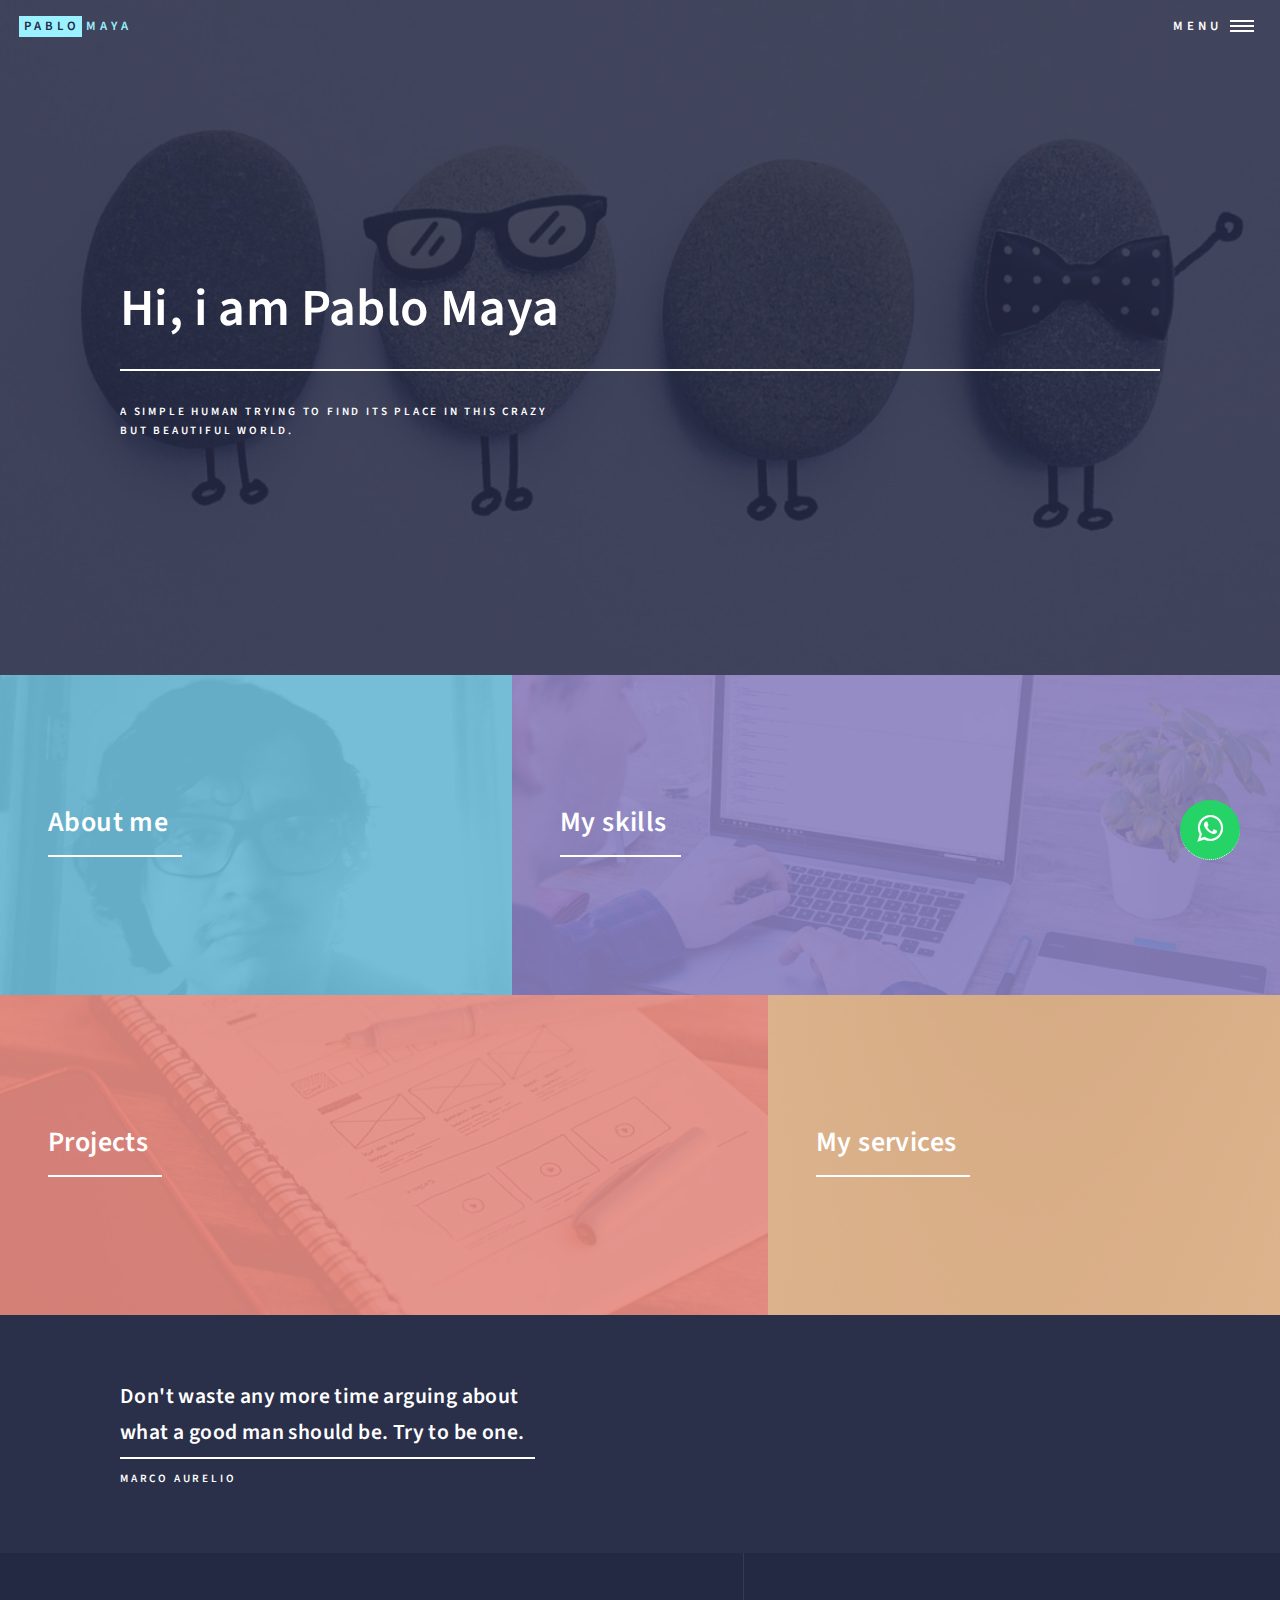
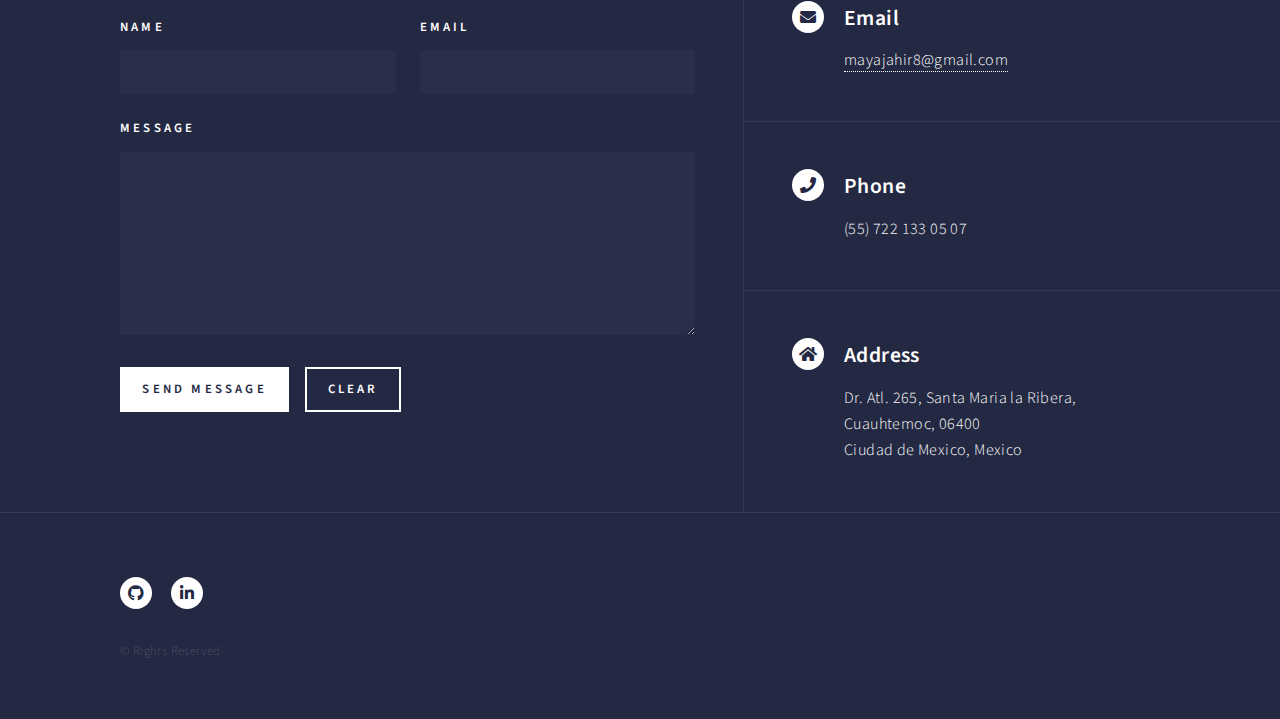
==== index.html @ a3e15bad "Add files via upload" ====
<!DOCTYPE HTML>
<html>
	<head>
		<title>PABLO MAYA</title>
		<meta charset="utf-8" />
		<meta name="viewport" content="width=device-width, initial-scale=1, user-scalable=no" />
		<link rel="stylesheet" href="assets/css/main.css" />
		<link rel="stylesheet" href="assets/css/custom.css" />
		<link rel="stylesheet" href="https://stackpath.bootstrapcdn.com/font-awesome/4.7.0/css/font-awesome.min.css">
		<noscript><link rel="stylesheet" href="assets/css/noscript.css" /></noscript>
	</head>
	<body class="is-preload">

		<!-- Wrapper -->
			<div id="wrapper">

				<!-- Header -->
					<header id="header" class="alt">
						<a href="index.html" class="logo"> <strong>Pablo</strong><span>Maya</span></a>
						<nav>
							<a href="#menu">Menu</a>
						</nav>
					</header>

				<!-- Menu -->
					<nav id="menu">
						<ul class="links">
							<li><a href="index.html">Home</a></li>
							<li><a href="about.html">About me</a></li>
							<li><a href="skills.html">My skills</a></li>
							<li><a href="projects.html">Projects</a></li>
							<li><a href="services.html">My services</a></li>
						</ul>
					</nav>

				<!-- Banner -->
					<section id="banner" class="major">
						<div class="inner">
							<header class="major">
								<h1>Hi, i am Pablo Maya</h1>
							</header>
							<div class="content">
								<p>A simple human trying to find its place in this crazy<br />
								but beautiful world.</p>
							</div>
						</div>
					</section>

				<!-- Main -->
					<div id="main">

						<!-- One -->
							<section id="one" class="tiles">
								<article>
									<span class="image">
										<img src="images/pic01.jpg" alt="" />
									</span>
									<header class="major">
										<h3><a href="about.html" class="link">About me</a></h3>
									</header>
								</article>
								<article>
									<span class="image">
										<img src="images/pic02.jpg" alt="" />
									</span>
									<header class="major">
										<h3><a href="skills.html" class="link">My skills</a></h3>
									</header>
								</article>
								<article>
									<span class="image">
										<img src="images/pic03.jpg" alt="" />
									</span>
									<header class="major">
										<h3><a href="projects.html" class="link">Projects</a></h3>
									</header>
								</article>
								<article>
									<span class="image">
										<img src="images/pic04.jpg" alt="" />
									</span>
									<header class="major">
										<h3><a href="services.html" class="link">My services</a></h3>
									</header>
								</article>
							</section>

						<!-- Two -->
							<section id="two">
								<div class="inner">
									<header class="major">
										<h3>Don't waste any more time arguing about<br>what a good man should be. Try to be one.</h3>
										<p>Marco Aurelio</p>
									</header>								
								</div>
							</section>

					</div>

				<!-- Contact -->
					<section id="contact">
						<div class="inner">
							<section>
								<form method="post" action="#" id="contact_form">
									<div class="fields">
										<div class="field half">
											<label for="name">Name</label>
											<input type="text" name="name" id="name" />
										</div>
										<div class="field half">
											<label for="email">Email</label>
											<input type="text" name="email" id="email" />
										</div>
										<div class="field">
											<label for="message">Message</label>
											<textarea name="message" id="message" rows="6"></textarea>
										</div>
									</div>
									<ul class="actions">
										<li><input type="submit" value="Send Message" class="primary" /></li>
										<li><input type="reset" value="Clear" /></li>
									</ul>
								</form>
							</section>
							<section class="split">
								<section>
									<div class="contact-method">
										<span class="icon solid alt fa-envelope"></span>
										<h3>Email</h3>
										<a href="#">mayajahir8@gmail.com</a>
									</div>
								</section>
								<section>
									<div class="contact-method">
										<span class="icon solid alt fa-phone"></span>
										<h3>Phone</h3>
										<span>(55) 722 133 05 07</span>
									</div>
								</section>
								<section>
									<div class="contact-method">
										<span class="icon solid alt fa-home"></span>
										<h3>Address</h3>
										<span>Dr. Atl. 265, Santa Maria la Ribera,<br />
										Cuauhtemoc, 06400<br />
										Ciudad de Mexico, Mexico</span>
									</div>
								</section>
							</section>
						</div>
					</section>

					<a href="https://wa.me/5217221330507?text=Me%20gustaría%20saber%20el%20precio%20de%20sus%20servicios%20de%20desarrollo" class="whatsapp" target="_blank"> <i class="fa fa-whatsapp whatsapp-icon"></i></a>

				<!-- Footer -->
					<footer id="footer">
						<div class="inner">
							<ul class="icons">
								<li><a href="https://github.com/mandrake182/" class="icon brands alt fa-github"><span class="label">GitHub</span></a></li>
								<li><a href="https://www.linkedin.com/in/pablo-maya-03a34646/" class="icon brands alt fa-linkedin-in"><span class="label">LinkedIn</span></a></li>
							</ul>
							<ul class="copyright">
								<li>&copy; Rights Reserved</li></li>
							</ul>
						</div>
					</footer>

			</div>

		<!-- Scripts -->
			<script src="assets/js/jquery.min.js"></script>
			<script src="assets/js/jquery.scrolly.min.js"></script>
			<script src="assets/js/jquery.scrollex.min.js"></script>
			<script src="assets/js/browser.min.js"></script>
			<script src="assets/js/breakpoints.min.js"></script>
			<script src="assets/js/util.js"></script>
			<script src="assets/js/main.js"></script>
			<script src=" https://smtpjs.com/v3/smtp.js"></script>
			<script>

				$("#contact_form").on("submit", function( event ) {
					Email.send({
						Host : "smtp.elasticemail.com",
						Username : "mayajahir8@gmail.com",
						Password : "36C8290381BD457613B309938105019353A9",
						To : 'mayajahir8@gmail.com',
						From : $("#email").val(),
						Subject : "Request from personal website - " + $("#name").val(),
						Body : $("#message").val()
					}).then(
						message => alert(message)
					);

					event.preventDefault();
				});
			</script>

	</body>
</html>
---- assets/css/main.css ----
@import url(fontawesome-all.min.css);
@import url("https://fonts.googleapis.com/css?family=Source+Sans+Pro:300,300italic,600,600italic");

/*
	Forty by HTML5 UP
	html5up.net | @ajlkn
	Free for personal and commercial use under the CCA 3.0 license (html5up.net/license)
*/

html, body, div, span, applet, object,
iframe, h1, h2, h3, h4, h5, h6, p, blockquote,
pre, a, abbr, acronym, address, big, cite,
code, del, dfn, em, img, ins, kbd, q, s, samp,
small, strike, strong, sub, sup, tt, var, b,
u, i, center, dl, dt, dd, ol, ul, li, fieldset,
form, label, legend, table, caption, tbody,
tfoot, thead, tr, th, td, article, aside,
canvas, details, embed, figure, figcaption,
footer, header, hgroup, menu, nav, output, ruby,
section, summary, time, mark, audio, video {
	margin: 0;
	padding: 0;
	border: 0;
	font-size: 100%;
	font: inherit;
	vertical-align: baseline;}

article, aside, details, figcaption, figure,
footer, header, hgroup, menu, nav, section {
	display: block;}

body {
	line-height: 1;
}

ol, ul {
	list-style: none;
}

blockquote, q {
	quotes: none;
}

	blockquote:before, blockquote:after, q:before, q:after {
		content: '';
		content: none;
	}

table {
	border-collapse: collapse;
	border-spacing: 0;
}

body {
	-webkit-text-size-adjust: none;
}

mark {
	background-color: transparent;
	color: inherit;
}

input::-moz-focus-inner {
	border: 0;
	padding: 0;
}

input, select, textarea {
	-moz-appearance: none;
	-webkit-appearance: none;
	-ms-appearance: none;
	appearance: none;
}

/* Basic */

	@-ms-viewport {
		width: device-width;
	}

	body {
		-ms-overflow-style: scrollbar;
	}

	@media screen and (max-width: 480px) {

		html, body {
			min-width: 320px;
		}

	}

	html {
		box-sizing: border-box;
	}

	*, *:before, *:after {
		box-sizing: inherit;
	}

	body {
		background: #242943;
	}

		body.is-preload *, body.is-preload *:before, body.is-preload *:after {
			-moz-animation: none !important;
			-webkit-animation: none !important;
			-ms-animation: none !important;
			animation: none !important;
			-moz-transition: none !important;
			-webkit-transition: none !important;
			-ms-transition: none !important;
			transition: none !important;
		}

/* Type */

	body, input, select, textarea {
		color: #ffffff;
		font-family: "Source Sans Pro", Helvetica, sans-serif;
		font-size: 17pt;
		font-weight: 300;
		letter-spacing: 0.025em;
		line-height: 1.65;
	}

		@media screen and (max-width: 1680px) {

			body, input, select, textarea {
				font-size: 14pt;
			}

		}

		@media screen and (max-width: 1280px) {

			body, input, select, textarea {
				font-size: 12pt;
			}

		}

		@media screen and (max-width: 360px) {

			body, input, select, textarea {
				font-size: 11pt;
			}

		}

	a {
		-moz-transition: color 0.2s ease-in-out, border-bottom-color 0.2s ease-in-out;
		-webkit-transition: color 0.2s ease-in-out, border-bottom-color 0.2s ease-in-out;
		-ms-transition: color 0.2s ease-in-out, border-bottom-color 0.2s ease-in-out;
		transition: color 0.2s ease-in-out, border-bottom-color 0.2s ease-in-out;
		border-bottom: dotted 1px;
		color: inherit;
		text-decoration: none;
	}

		a:hover {
			border-bottom-color: transparent;
			color: #9bf1ff !important;
		}

		a:active {
			color: #53e3fb !important;
		}

	strong, b {
		color: #ffffff;
		font-weight: 600;
	}

	em, i {
		font-style: italic;
	}

	p {
		margin: 0 0 2em 0;
	}

	h1, h2, h3, h4, h5, h6 {
		color: #ffffff;
		font-weight: 600;
		line-height: 1.65;
		margin: 0 0 1em 0;
	}

		h1 a, h2 a, h3 a, h4 a, h5 a, h6 a {
			color: inherit;
			border-bottom: 0;
		}

	h1 {
		font-size: 2.5em;
	}

	h2 {
		font-size: 1.75em;
	}

	h3 {
		font-size: 1.35em;
	}

	h4 {
		font-size: 1.1em;
	}

	h5 {
		font-size: 0.9em;
	}

	h6 {
		font-size: 0.7em;
	}

	@media screen and (max-width: 736px) {

		h1 {
			font-size: 2em;
		}

		h2 {
			font-size: 1.5em;
		}

		h3 {
			font-size: 1.25em;
		}

	}

	sub {
		font-size: 0.8em;
		position: relative;
		top: 0.5em;
	}

	sup {
		font-size: 0.8em;
		position: relative;
		top: -0.5em;
	}

	blockquote {
		border-left: solid 4px rgba(212, 212, 255, 0.1);
		font-style: italic;
		margin: 0 0 2em 0;
		padding: 0.5em 0 0.5em 2em;
	}

	code {
		background: rgba(212, 212, 255, 0.035);
		font-family: "Courier New", monospace;
		font-size: 0.9em;
		margin: 0 0.25em;
		padding: 0.25em 0.65em;
	}

	pre {
		-webkit-overflow-scrolling: touch;
		font-family: "Courier New", monospace;
		font-size: 0.9em;
		margin: 0 0 2em 0;
	}

		pre code {
			display: block;
			line-height: 1.75;
			padding: 1em 1.5em;
			overflow-x: auto;
		}

	hr {
		border: 0;
		border-bottom: solid 1px rgba(212, 212, 255, 0.1);
		margin: 2em 0;
	}

		hr.major {
			margin: 3em 0;
		}

	.align-left {
		text-align: left;
	}

	.align-center {
		text-align: center;
	}

	.align-right {
		text-align: right;
	}

/* Row */

	.row {
		display: flex;
		flex-wrap: wrap;
		box-sizing: border-box;
		align-items: stretch;
	}

		.row > * {
			box-sizing: border-box;
		}

		.row.gtr-uniform > * > :last-child {
			margin-bottom: 0;
		}

		.row.aln-left {
			justify-content: flex-start;
		}

		.row.aln-center {
			justify-content: center;
		}

		.row.aln-right {
			justify-content: flex-end;
		}

		.row.aln-top {
			align-items: flex-start;
		}

		.row.aln-middle {
			align-items: center;
		}

		.row.aln-bottom {
			align-items: flex-end;
		}

		.row > .imp {
			order: -1;
		}

		.row > .col-1 {
			width: 8.33333%;
		}

		.row > .off-1 {
			margin-left: 8.33333%;
		}

		.row > .col-2 {
			width: 16.66667%;
		}

		.row > .off-2 {
			margin-left: 16.66667%;
		}

		.row > .col-3 {
			width: 25%;
		}

		.row > .off-3 {
			margin-left: 25%;
		}

		.row > .col-4 {
			width: 33.33333%;
		}

		.row > .off-4 {
			margin-left: 33.33333%;
		}

		.row > .col-5 {
			width: 41.66667%;
		}

		.row > .off-5 {
			margin-left: 41.66667%;
		}

		.row > .col-6 {
			width: 50%;
		}

		.row > .off-6 {
			margin-left: 50%;
		}

		.row > .col-7 {
			width: 58.33333%;
		}

		.row > .off-7 {
			margin-left: 58.33333%;
		}

		.row > .col-8 {
			width: 66.66667%;
		}

		.row > .off-8 {
			margin-left: 66.66667%;
		}

		.row > .col-9 {
			width: 75%;
		}

		.row > .off-9 {
			margin-left: 75%;
		}

		.row > .col-10 {
			width: 83.33333%;
		}

		.row > .off-10 {
			margin-left: 83.33333%;
		}

		.row > .col-11 {
			width: 91.66667%;
		}

		.row > .off-11 {
			margin-left: 91.66667%;
		}

		.row > .col-12 {
			width: 100%;
		}

		.row > .off-12 {
			margin-left: 100%;
		}

		.row.gtr-0 {
			margin-top: 0;
			margin-left: 0em;
		}

			.row.gtr-0 > * {
				padding: 0 0 0 0em;
			}

			.row.gtr-0.gtr-uniform {
				margin-top: 0em;
			}

				.row.gtr-0.gtr-uniform > * {
					padding-top: 0em;
				}

		.row.gtr-25 {
			margin-top: 0;
			margin-left: -0.5em;
		}

			.row.gtr-25 > * {
				padding: 0 0 0 0.5em;
			}

			.row.gtr-25.gtr-uniform {
				margin-top: -0.5em;
			}

				.row.gtr-25.gtr-uniform > * {
					padding-top: 0.5em;
				}

		.row.gtr-50 {
			margin-top: 0;
			margin-left: -1em;
		}

			.row.gtr-50 > * {
				padding: 0 0 0 1em;
			}

			.row.gtr-50.gtr-uniform {
				margin-top: -1em;
			}

				.row.gtr-50.gtr-uniform > * {
					padding-top: 1em;
				}

		.row {
			margin-top: 0;
			margin-left: -2em;
		}

			.row > * {
				padding: 0 0 0 2em;
			}

			.row.gtr-uniform {
				margin-top: -2em;
			}

				.row.gtr-uniform > * {
					padding-top: 2em;
				}

		.row.gtr-150 {
			margin-top: 0;
			margin-left: -3em;
		}

			.row.gtr-150 > * {
				padding: 0 0 0 3em;
			}

			.row.gtr-150.gtr-uniform {
				margin-top: -3em;
			}

				.row.gtr-150.gtr-uniform > * {
					padding-top: 3em;
				}

		.row.gtr-200 {
			margin-top: 0;
			margin-left: -4em;
		}

			.row.gtr-200 > * {
				padding: 0 0 0 4em;
			}

			.row.gtr-200.gtr-uniform {
				margin-top: -4em;
			}

				.row.gtr-200.gtr-uniform > * {
					padding-top: 4em;
				}

		@media screen and (max-width: 1680px) {

			.row {
				display: flex;
				flex-wrap: wrap;
				box-sizing: border-box;
				align-items: stretch;
			}

				.row > * {
					box-sizing: border-box;
				}

				.row.gtr-uniform > * > :last-child {
					margin-bottom: 0;
				}

				.row.aln-left {
					justify-content: flex-start;
				}

				.row.aln-center {
					justify-content: center;
				}

				.row.aln-right {
					justify-content: flex-end;
				}

				.row.aln-top {
					align-items: flex-start;
				}

				.row.aln-middle {
					align-items: center;
				}

				.row.aln-bottom {
					align-items: flex-end;
				}

				.row > .imp-xlarge {
					order: -1;
				}

				.row > .col-1-xlarge {
					width: 8.33333%;
				}

				.row > .off-1-xlarge {
					margin-left: 8.33333%;
				}

				.row > .col-2-xlarge {
					width: 16.66667%;
				}

				.row > .off-2-xlarge {
					margin-left: 16.66667%;
				}

				.row > .col-3-xlarge {
					width: 25%;
				}

				.row > .off-3-xlarge {
					margin-left: 25%;
				}

				.row > .col-4-xlarge {
					width: 33.33333%;
				}

				.row > .off-4-xlarge {
					margin-left: 33.33333%;
				}

				.row > .col-5-xlarge {
					width: 41.66667%;
				}

				.row > .off-5-xlarge {
					margin-left: 41.66667%;
				}

				.row > .col-6-xlarge {
					width: 50%;
				}

				.row > .off-6-xlarge {
					margin-left: 50%;
				}

				.row > .col-7-xlarge {
					width: 58.33333%;
				}

				.row > .off-7-xlarge {
					margin-left: 58.33333%;
				}

				.row > .col-8-xlarge {
					width: 66.66667%;
				}

				.row > .off-8-xlarge {
					margin-left: 66.66667%;
				}

				.row > .col-9-xlarge {
					width: 75%;
				}

				.row > .off-9-xlarge {
					margin-left: 75%;
				}

				.row > .col-10-xlarge {
					width: 83.33333%;
				}

				.row > .off-10-xlarge {
					margin-left: 83.33333%;
				}

				.row > .col-11-xlarge {
					width: 91.66667%;
				}

				.row > .off-11-xlarge {
					margin-left: 91.66667%;
				}

				.row > .col-12-xlarge {
					width: 100%;
				}

				.row > .off-12-xlarge {
					margin-left: 100%;
				}

				.row.gtr-0 {
					margin-top: 0;
					margin-left: 0em;
				}

					.row.gtr-0 > * {
						padding: 0 0 0 0em;
					}

					.row.gtr-0.gtr-uniform {
						margin-top: 0em;
					}

						.row.gtr-0.gtr-uniform > * {
							padding-top: 0em;
						}

				.row.gtr-25 {
					margin-top: 0;
					margin-left: -0.5em;
				}

					.row.gtr-25 > * {
						padding: 0 0 0 0.5em;
					}

					.row.gtr-25.gtr-uniform {
						margin-top: -0.5em;
					}

						.row.gtr-25.gtr-uniform > * {
							padding-top: 0.5em;
						}

				.row.gtr-50 {
					margin-top: 0;
					margin-left: -1em;
				}

					.row.gtr-50 > * {
						padding: 0 0 0 1em;
					}

					.row.gtr-50.gtr-uniform {
						margin-top: -1em;
					}

						.row.gtr-50.gtr-uniform > * {
							padding-top: 1em;
						}

				.row {
					margin-top: 0;
					margin-left: -2em;
				}

					.row > * {
						padding: 0 0 0 2em;
					}

					.row.gtr-uniform {
						margin-top: -2em;
					}

						.row.gtr-uniform > * {
							padding-top: 2em;
						}

				.row.gtr-150 {
					margin-top: 0;
					margin-left: -3em;
				}

					.row.gtr-150 > * {
						padding: 0 0 0 3em;
					}

					.row.gtr-150.gtr-uniform {
						margin-top: -3em;
					}

						.row.gtr-150.gtr-uniform > * {
							padding-top: 3em;
						}

				.row.gtr-200 {
					margin-top: 0;
					margin-left: -4em;
				}

					.row.gtr-200 > * {
						padding: 0 0 0 4em;
					}

					.row.gtr-200.gtr-uniform {
						margin-top: -4em;
					}

						.row.gtr-200.gtr-uniform > * {
							padding-top: 4em;
						}

		}

		@media screen and (max-width: 1280px) {

			.row {
				display: flex;
				flex-wrap: wrap;
				box-sizing: border-box;
				align-items: stretch;
			}

				.row > * {
					box-sizing: border-box;
				}

				.row.gtr-uniform > * > :last-child {
					margin-bottom: 0;
				}

				.row.aln-left {
					justify-content: flex-start;
				}

				.row.aln-center {
					justify-content: center;
				}

				.row.aln-right {
					justify-content: flex-end;
				}

				.row.aln-top {
					align-items: flex-start;
				}

				.row.aln-middle {
					align-items: center;
				}

				.row.aln-bottom {
					align-items: flex-end;
				}

				.row > .imp-large {
					order: -1;
				}

				.row > .col-1-large {
					width: 8.33333%;
				}

				.row > .off-1-large {
					margin-left: 8.33333%;
				}

				.row > .col-2-large {
					width: 16.66667%;
				}

				.row > .off-2-large {
					margin-left: 16.66667%;
				}

				.row > .col-3-large {
					width: 25%;
				}

				.row > .off-3-large {
					margin-left: 25%;
				}

				.row > .col-4-large {
					width: 33.33333%;
				}

				.row > .off-4-large {
					margin-left: 33.33333%;
				}

				.row > .col-5-large {
					width: 41.66667%;
				}

				.row > .off-5-large {
					margin-left: 41.66667%;
				}

				.row > .col-6-large {
					width: 50%;
				}

				.row > .off-6-large {
					margin-left: 50%;
				}

				.row > .col-7-large {
					width: 58.33333%;
				}

				.row > .off-7-large {
					margin-left: 58.33333%;
				}

				.row > .col-8-large {
					width: 66.66667%;
				}

				.row > .off-8-large {
					margin-left: 66.66667%;
				}

				.row > .col-9-large {
					width: 75%;
				}

				.row > .off-9-large {
					margin-left: 75%;
				}

				.row > .col-10-large {
					width: 83.33333%;
				}

				.row > .off-10-large {
					margin-left: 83.33333%;
				}

				.row > .col-11-large {
					width: 91.66667%;
				}

				.row > .off-11-large {
					margin-left: 91.66667%;
				}

				.row > .col-12-large {
					width: 100%;
				}

				.row > .off-12-large {
					margin-left: 100%;
				}

				.row.gtr-0 {
					margin-top: 0;
					margin-left: 0em;
				}

					.row.gtr-0 > * {
						padding: 0 0 0 0em;
					}

					.row.gtr-0.gtr-uniform {
						margin-top: 0em;
					}

						.row.gtr-0.gtr-uniform > * {
							padding-top: 0em;
						}

				.row.gtr-25 {
					margin-top: 0;
					margin-left: -0.375em;
				}

					.row.gtr-25 > * {
						padding: 0 0 0 0.375em;
					}

					.row.gtr-25.gtr-uniform {
						margin-top: -0.375em;
					}

						.row.gtr-25.gtr-uniform > * {
							padding-top: 0.375em;
						}

				.row.gtr-50 {
					margin-top: 0;
					margin-left: -0.75em;
				}

					.row.gtr-50 > * {
						padding: 0 0 0 0.75em;
					}

					.row.gtr-50.gtr-uniform {
						margin-top: -0.75em;
					}

						.row.gtr-50.gtr-uniform > * {
							padding-top: 0.75em;
						}

				.row {
					margin-top: 0;
					margin-left: -1.5em;
				}

					.row > * {
						padding: 0 0 0 1.5em;
					}

					.row.gtr-uniform {
						margin-top: -1.5em;
					}

						.row.gtr-uniform > * {
							padding-top: 1.5em;
						}

				.row.gtr-150 {
					margin-top: 0;
					margin-left: -2.25em;
				}

					.row.gtr-150 > * {
						padding: 0 0 0 2.25em;
					}

					.row.gtr-150.gtr-uniform {
						margin-top: -2.25em;
					}

						.row.gtr-150.gtr-uniform > * {
							padding-top: 2.25em;
						}

				.row.gtr-200 {
					margin-top: 0;
					margin-left: -3em;
				}

					.row.gtr-200 > * {
						padding: 0 0 0 3em;
					}

					.row.gtr-200.gtr-uniform {
						margin-top: -3em;
					}

						.row.gtr-200.gtr-uniform > * {
							padding-top: 3em;
						}

		}

		@media screen and (max-width: 980px) {

			.row {
				display: flex;
				flex-wrap: wrap;
				box-sizing: border-box;
				align-items: stretch;
			}

				.row > * {
					box-sizing: border-box;
				}

				.row.gtr-uniform > * > :last-child {
					margin-bottom: 0;
				}

				.row.aln-left {
					justify-content: flex-start;
				}

				.row.aln-center {
					justify-content: center;
				}

				.row.aln-right {
					justify-content: flex-end;
				}

				.row.aln-top {
					align-items: flex-start;
				}

				.row.aln-middle {
					align-items: center;
				}

				.row.aln-bottom {
					align-items: flex-end;
				}

				.row > .imp-medium {
					order: -1;
				}

				.row > .col-1-medium {
					width: 8.33333%;
				}

				.row > .off-1-medium {
					margin-left: 8.33333%;
				}

				.row > .col-2-medium {
					width: 16.66667%;
				}

				.row > .off-2-medium {
					margin-left: 16.66667%;
				}

				.row > .col-3-medium {
					width: 25%;
				}

				.row > .off-3-medium {
					margin-left: 25%;
				}

				.row > .col-4-medium {
					width: 33.33333%;
				}

				.row > .off-4-medium {
					margin-left: 33.33333%;
				}

				.row > .col-5-medium {
					width: 41.66667%;
				}

				.row > .off-5-medium {
					margin-left: 41.66667%;
				}

				.row > .col-6-medium {
					width: 50%;
				}

				.row > .off-6-medium {
					margin-left: 50%;
				}

				.row > .col-7-medium {
					width: 58.33333%;
				}

				.row > .off-7-medium {
					margin-left: 58.33333%;
				}

				.row > .col-8-medium {
					width: 66.66667%;
				}

				.row > .off-8-medium {
					margin-left: 66.66667%;
				}

				.row > .col-9-medium {
					width: 75%;
				}

				.row > .off-9-medium {
					margin-left: 75%;
				}

				.row > .col-10-medium {
					width: 83.33333%;
				}

				.row > .off-10-medium {
					margin-left: 83.33333%;
				}

				.row > .col-11-medium {
					width: 91.66667%;
				}

				.row > .off-11-medium {
					margin-left: 91.66667%;
				}

				.row > .col-12-medium {
					width: 100%;
				}

				.row > .off-12-medium {
					margin-left: 100%;
				}

				.row.gtr-0 {
					margin-top: 0;
					margin-left: 0em;
				}

					.row.gtr-0 > * {
						padding: 0 0 0 0em;
					}

					.row.gtr-0.gtr-uniform {
						margin-top: 0em;
					}

						.row.gtr-0.gtr-uniform > * {
							padding-top: 0em;
						}

				.row.gtr-25 {
					margin-top: 0;
					margin-left: -0.375em;
				}

					.row.gtr-25 > * {
						padding: 0 0 0 0.375em;
					}

					.row.gtr-25.gtr-uniform {
						margin-top: -0.375em;
					}

						.row.gtr-25.gtr-uniform > * {
							padding-top: 0.375em;
						}

				.row.gtr-50 {
					margin-top: 0;
					margin-left: -0.75em;
				}

					.row.gtr-50 > * {
						padding: 0 0 0 0.75em;
					}

					.row.gtr-50.gtr-uniform {
						margin-top: -0.75em;
					}

						.row.gtr-50.gtr-uniform > * {
							padding-top: 0.75em;
						}

				.row {
					margin-top: 0;
					margin-left: -1.5em;
				}

					.row > * {
						padding: 0 0 0 1.5em;
					}

					.row.gtr-uniform {
						margin-top: -1.5em;
					}

						.row.gtr-uniform > * {
							padding-top: 1.5em;
						}

				.row.gtr-150 {
					margin-top: 0;
					margin-left: -2.25em;
				}

					.row.gtr-150 > * {
						padding: 0 0 0 2.25em;
					}

					.row.gtr-150.gtr-uniform {
						margin-top: -2.25em;
					}

						.row.gtr-150.gtr-uniform > * {
							padding-top: 2.25em;
						}

				.row.gtr-200 {
					margin-top: 0;
					margin-left: -3em;
				}

					.row.gtr-200 > * {
						padding: 0 0 0 3em;
					}

					.row.gtr-200.gtr-uniform {
						margin-top: -3em;
					}

						.row.gtr-200.gtr-uniform > * {
							padding-top: 3em;
						}

		}

		@media screen and (max-width: 736px) {

			.row {
				display: flex;
				flex-wrap: wrap;
				box-sizing: border-box;
				align-items: stretch;
			}

				.row > * {
					box-sizing: border-box;
				}

				.row.gtr-uniform > * > :last-child {
					margin-bottom: 0;
				}

				.row.aln-left {
					justify-content: flex-start;
				}

				.row.aln-center {
					justify-content: center;
				}

				.row.aln-right {
					justify-content: flex-end;
				}

				.row.aln-top {
					align-items: flex-start;
				}

				.row.aln-middle {
					align-items: center;
				}

				.row.aln-bottom {
					align-items: flex-end;
				}

				.row > .imp-small {
					order: -1;
				}

				.row > .col-1-small {
					width: 8.33333%;
				}

				.row > .off-1-small {
					margin-left: 8.33333%;
				}

				.row > .col-2-small {
					width: 16.66667%;
				}

				.row > .off-2-small {
					margin-left: 16.66667%;
				}

				.row > .col-3-small {
					width: 25%;
				}

				.row > .off-3-small {
					margin-left: 25%;
				}

				.row > .col-4-small {
					width: 33.33333%;
				}

				.row > .off-4-small {
					margin-left: 33.33333%;
				}

				.row > .col-5-small {
					width: 41.66667%;
				}

				.row > .off-5-small {
					margin-left: 41.66667%;
				}

				.row > .col-6-small {
					width: 50%;
				}

				.row > .off-6-small {
					margin-left: 50%;
				}

				.row > .col-7-small {
					width: 58.33333%;
				}

				.row > .off-7-small {
					margin-left: 58.33333%;
				}

				.row > .col-8-small {
					width: 66.66667%;
				}

				.row > .off-8-small {
					margin-left: 66.66667%;
				}

				.row > .col-9-small {
					width: 75%;
				}

				.row > .off-9-small {
					margin-left: 75%;
				}

				.row > .col-10-small {
					width: 83.33333%;
				}

				.row > .off-10-small {
					margin-left: 83.33333%;
				}

				.row > .col-11-small {
					width: 91.66667%;
				}

				.row > .off-11-small {
					margin-left: 91.66667%;
				}

				.row > .col-12-small {
					width: 100%;
				}

				.row > .off-12-small {
					margin-left: 100%;
				}

				.row.gtr-0 {
					margin-top: 0;
					margin-left: 0em;
				}

					.row.gtr-0 > * {
						padding: 0 0 0 0em;
					}

					.row.gtr-0.gtr-uniform {
						margin-top: 0em;
					}

						.row.gtr-0.gtr-uniform > * {
							padding-top: 0em;
						}

				.row.gtr-25 {
					margin-top: 0;
					margin-left: -0.3125em;
				}

					.row.gtr-25 > * {
						padding: 0 0 0 0.3125em;
					}

					.row.gtr-25.gtr-uniform {
						margin-top: -0.3125em;
					}

						.row.gtr-25.gtr-uniform > * {
							padding-top: 0.3125em;
						}

				.row.gtr-50 {
					margin-top: 0;
					margin-left: -0.625em;
				}

					.row.gtr-50 > * {
						padding: 0 0 0 0.625em;
					}

					.row.gtr-50.gtr-uniform {
						margin-top: -0.625em;
					}

						.row.gtr-50.gtr-uniform > * {
							padding-top: 0.625em;
						}

				.row {
					margin-top: 0;
					margin-left: -1.25em;
				}

					.row > * {
						padding: 0 0 0 1.25em;
					}

					.row.gtr-uniform {
						margin-top: -1.25em;
					}

						.row.gtr-uniform > * {
							padding-top: 1.25em;
						}

				.row.gtr-150 {
					margin-top: 0;
					margin-left: -1.875em;
				}

					.row.gtr-150 > * {
						padding: 0 0 0 1.875em;
					}

					.row.gtr-150.gtr-uniform {
						margin-top: -1.875em;
					}

						.row.gtr-150.gtr-uniform > * {
							padding-top: 1.875em;
						}

				.row.gtr-200 {
					margin-top: 0;
					margin-left: -2.5em;
				}

					.row.gtr-200 > * {
						padding: 0 0 0 2.5em;
					}

					.row.gtr-200.gtr-uniform {
						margin-top: -2.5em;
					}

						.row.gtr-200.gtr-uniform > * {
							padding-top: 2.5em;
						}

		}

		@media screen and (max-width: 480px) {

			.row {
				display: flex;
				flex-wrap: wrap;
				box-sizing: border-box;
				align-items: stretch;
			}

				.row > * {
					box-sizing: border-box;
				}

				.row.gtr-uniform > * > :last-child {
					margin-bottom: 0;
				}

				.row.aln-left {
					justify-content: flex-start;
				}

				.row.aln-center {
					justify-content: center;
				}

				.row.aln-right {
					justify-content: flex-end;
				}

				.row.aln-top {
					align-items: flex-start;
				}

				.row.aln-middle {
					align-items: center;
				}

				.row.aln-bottom {
					align-items: flex-end;
				}

				.row > .imp-xsmall {
					order: -1;
				}

				.row > .col-1-xsmall {
					width: 8.33333%;
				}

				.row > .off-1-xsmall {
					margin-left: 8.33333%;
				}

				.row > .col-2-xsmall {
					width: 16.66667%;
				}

				.row > .off-2-xsmall {
					margin-left: 16.66667%;
				}

				.row > .col-3-xsmall {
					width: 25%;
				}

				.row > .off-3-xsmall {
					margin-left: 25%;
				}

				.row > .col-4-xsmall {
					width: 33.33333%;
				}

				.row > .off-4-xsmall {
					margin-left: 33.33333%;
				}

				.row > .col-5-xsmall {
					width: 41.66667%;
				}

				.row > .off-5-xsmall {
					margin-left: 41.66667%;
				}

				.row > .col-6-xsmall {
					width: 50%;
				}

				.row > .off-6-xsmall {
					margin-left: 50%;
				}

				.row > .col-7-xsmall {
					width: 58.33333%;
				}

				.row > .off-7-xsmall {
					margin-left: 58.33333%;
				}

				.row > .col-8-xsmall {
					width: 66.66667%;
				}

				.row > .off-8-xsmall {
					margin-left: 66.66667%;
				}

				.row > .col-9-xsmall {
					width: 75%;
				}

				.row > .off-9-xsmall {
					margin-left: 75%;
				}

				.row > .col-10-xsmall {
					width: 83.33333%;
				}

				.row > .off-10-xsmall {
					margin-left: 83.33333%;
				}

				.row > .col-11-xsmall {
					width: 91.66667%;
				}

				.row > .off-11-xsmall {
					margin-left: 91.66667%;
				}

				.row > .col-12-xsmall {
					width: 100%;
				}

				.row > .off-12-xsmall {
					margin-left: 100%;
				}

				.row.gtr-0 {
					margin-top: 0;
					margin-left: 0em;
				}

					.row.gtr-0 > * {
						padding: 0 0 0 0em;
					}

					.row.gtr-0.gtr-uniform {
						margin-top: 0em;
					}

						.row.gtr-0.gtr-uniform > * {
							padding-top: 0em;
						}

				.row.gtr-25 {
					margin-top: 0;
					margin-left: -0.3125em;
				}

					.row.gtr-25 > * {
						padding: 0 0 0 0.3125em;
					}

					.row.gtr-25.gtr-uniform {
						margin-top: -0.3125em;
					}

						.row.gtr-25.gtr-uniform > * {
							padding-top: 0.3125em;
						}

				.row.gtr-50 {
					margin-top: 0;
					margin-left: -0.625em;
				}

					.row.gtr-50 > * {
						padding: 0 0 0 0.625em;
					}

					.row.gtr-50.gtr-uniform {
						margin-top: -0.625em;
					}

						.row.gtr-50.gtr-uniform > * {
							padding-top: 0.625em;
						}

				.row {
					margin-top: 0;
					margin-left: -1.25em;
				}

					.row > * {
						padding: 0 0 0 1.25em;
					}

					.row.gtr-uniform {
						margin-top: -1.25em;
					}

						.row.gtr-uniform > * {
							padding-top: 1.25em;
						}

				.row.gtr-150 {
					margin-top: 0;
					margin-left: -1.875em;
				}

					.row.gtr-150 > * {
						padding: 0 0 0 1.875em;
					}

					.row.gtr-150.gtr-uniform {
						margin-top: -1.875em;
					}

						.row.gtr-150.gtr-uniform > * {
							padding-top: 1.875em;
						}

				.row.gtr-200 {
					margin-top: 0;
					margin-left: -2.5em;
				}

					.row.gtr-200 > * {
						padding: 0 0 0 2.5em;
					}

					.row.gtr-200.gtr-uniform {
						margin-top: -2.5em;
					}

						.row.gtr-200.gtr-uniform > * {
							padding-top: 2.5em;
						}

		}

/* Section/Article */

	section.special, article.special {
		text-align: center;
	}

	header.major {
		width: -moz-max-content;
		width: -webkit-max-content;
		width: -ms-max-content;
		width: max-content;
		margin-bottom: 2em;
	}

		header.major > :first-child {
			margin-bottom: 0;
			width: calc(100% + 0.5em);
		}

			header.major > :first-child:after {
				content: '';
				background-color: #ffffff;
				display: block;
				height: 2px;
				margin: 0.325em 0 0.5em 0;
				width: 100%;
			}

		header.major > p {
			font-size: 0.7em;
			font-weight: 600;
			letter-spacing: 0.25em;
			margin-bottom: 0;
			text-transform: uppercase;
		}

		body.is-ie header.major > :first-child:after {
			max-width: 9em;
		}

		body.is-ie header.major > h1:after {
			max-width: 100% !important;
		}

	@media screen and (max-width: 736px) {

		header.major > p br {
			display: none;
		}

	}

/* Form */

	form {
		margin: 0 0 2em 0;
	}

		form > :last-child {
			margin-bottom: 0;
		}

		form > .fields {
			display: -moz-flex;
			display: -webkit-flex;
			display: -ms-flex;
			display: flex;
			-moz-flex-wrap: wrap;
			-webkit-flex-wrap: wrap;
			-ms-flex-wrap: wrap;
			flex-wrap: wrap;
			width: calc(100% + 3em);
			margin: -1.5em 0 2em -1.5em;
		}

			form > .fields > .field {
				-moz-flex-grow: 0;
				-webkit-flex-grow: 0;
				-ms-flex-grow: 0;
				flex-grow: 0;
				-moz-flex-shrink: 0;
				-webkit-flex-shrink: 0;
				-ms-flex-shrink: 0;
				flex-shrink: 0;
				padding: 1.5em 0 0 1.5em;
				width: calc(100% - 1.5em);
			}

				form > .fields > .field.half {
					width: calc(50% - 0.75em);
				}

				form > .fields > .field.third {
					width: calc(100%/3 - 0.5em);
				}

				form > .fields > .field.quarter {
					width: calc(25% - 0.375em);
				}

		@media screen and (max-width: 480px) {

			form > .fields {
				width: calc(100% + 3em);
				margin: -1.5em 0 2em -1.5em;
			}

				form > .fields > .field {
					padding: 1.5em 0 0 1.5em;
					width: calc(100% - 1.5em);
				}

					form > .fields > .field.half {
						width: calc(100% - 1.5em);
					}

					form > .fields > .field.third {
						width: calc(100% - 1.5em);
					}

					form > .fields > .field.quarter {
						width: calc(100% - 1.5em);
					}

		}

	label {
		color: #ffffff;
		display: block;
		font-size: 0.8em;
		font-weight: 600;
		letter-spacing: 0.25em;
		margin: 0 0 1em 0;
		text-transform: uppercase;
	}

	input[type="text"],
	input[type="password"],
	input[type="email"],
	input[type="tel"],
	input[type="search"],
	input[type="url"],
	select,
	textarea {
		-moz-appearance: none;
		-webkit-appearance: none;
		-ms-appearance: none;
		appearance: none;
		background: rgba(212, 212, 255, 0.035);
		border: none;
		border-radius: 0;
		color: inherit;
		display: block;
		outline: 0;
		padding: 0 1em;
		text-decoration: none;
		width: 100%;
	}

		input[type="text"]:invalid,
		input[type="password"]:invalid,
		input[type="email"]:invalid,
		input[type="tel"]:invalid,
		input[type="search"]:invalid,
		input[type="url"]:invalid,
		select:invalid,
		textarea:invalid {
			box-shadow: none;
		}

		input[type="text"]:focus,
		input[type="password"]:focus,
		input[type="email"]:focus,
		input[type="tel"]:focus,
		input[type="search"]:focus,
		input[type="url"]:focus,
		select:focus,
		textarea:focus {
			border-color: #9bf1ff;
			box-shadow: 0 0 0 2px #9bf1ff;
		}

	select {
		background-image: url("data:image/svg+xml;charset=utf8,%3Csvg xmlns='http://www.w3.org/2000/svg' width='40' height='40' preserveAspectRatio='none' viewBox='0 0 40 40'%3E%3Cpath d='M9.4,12.3l10.4,10.4l10.4-10.4c0.2-0.2,0.5-0.4,0.9-0.4c0.3,0,0.6,0.1,0.9,0.4l3.3,3.3c0.2,0.2,0.4,0.5,0.4,0.9 c0,0.4-0.1,0.6-0.4,0.9L20.7,31.9c-0.2,0.2-0.5,0.4-0.9,0.4c-0.3,0-0.6-0.1-0.9-0.4L4.3,17.3c-0.2-0.2-0.4-0.5-0.4-0.9 c0-0.4,0.1-0.6,0.4-0.9l3.3-3.3c0.2-0.2,0.5-0.4,0.9-0.4S9.1,12.1,9.4,12.3z' fill='rgba(212, 212, 255, 0.1)' /%3E%3C/svg%3E");
		background-size: 1.25rem;
		background-repeat: no-repeat;
		background-position: calc(100% - 1rem) center;
		height: 2.75em;
		padding-right: 2.75em;
		text-overflow: ellipsis;
	}

		select option {
			color: #ffffff;
			background: #242943;
		}

		select:focus::-ms-value {
			background-color: transparent;
		}

		select::-ms-expand {
			display: none;
		}

	input[type="text"],
	input[type="password"],
	input[type="email"],
	input[type="tel"],
	input[type="search"],
	input[type="url"],
	select {
		height: 2.75em;
	}

	textarea {
		padding: 0.75em 1em;
	}

	input[type="checkbox"],
	input[type="radio"] {
		-moz-appearance: none;
		-webkit-appearance: none;
		-ms-appearance: none;
		appearance: none;
		display: block;
		float: left;
		margin-right: -2em;
		opacity: 0;
		width: 1em;
		z-index: -1;
	}

		input[type="checkbox"] + label,
		input[type="radio"] + label {
			text-decoration: none;
			color: #ffffff;
			cursor: pointer;
			display: inline-block;
			font-weight: 300;
			padding-left: 2.65em;
			padding-right: 0.75em;
			position: relative;
		}

			input[type="checkbox"] + label:before,
			input[type="radio"] + label:before {
				-moz-osx-font-smoothing: grayscale;
				-webkit-font-smoothing: antialiased;
				display: inline-block;
				font-style: normal;
				font-variant: normal;
				text-rendering: auto;
				line-height: 1;
				text-transform: none !important;
				font-family: 'Font Awesome 5 Free';
				font-weight: 900;
			}

			input[type="checkbox"] + label:before,
			input[type="radio"] + label:before {
				background: rgba(212, 212, 255, 0.035);
				content: '';
				display: inline-block;
				font-size: 0.8em;
				height: 2.0625em;
				left: 0;
				letter-spacing: 0;
				line-height: 2.0625em;
				position: absolute;
				text-align: center;
				top: 0;
				width: 2.0625em;
			}

		input[type="checkbox"]:checked + label:before,
		input[type="radio"]:checked + label:before {
			background: #ffffff;
			border-color: #9bf1ff;
			content: '\f00c';
			color: #242943;
		}

		input[type="checkbox"]:focus + label:before,
		input[type="radio"]:focus + label:before {
			box-shadow: 0 0 0 2px #9bf1ff;
		}

	input[type="radio"] + label:before {
		border-radius: 100%;
	}

	::-webkit-input-placeholder {
		color: rgba(244, 244, 255, 0.2) !important;
		opacity: 1.0;
	}

	:-moz-placeholder {
		color: rgba(244, 244, 255, 0.2) !important;
		opacity: 1.0;
	}

	::-moz-placeholder {
		color: rgba(244, 244, 255, 0.2) !important;
		opacity: 1.0;
	}

	:-ms-input-placeholder {
		color: rgba(244, 244, 255, 0.2) !important;
		opacity: 1.0;
	}

/* Box */

	.box {
		border: solid 1px rgba(212, 212, 255, 0.1);
		margin-bottom: 2em;
		padding: 1.5em;
	}

		.box > :last-child,
		.box > :last-child > :last-child,
		.box > :last-child > :last-child > :last-child {
			margin-bottom: 0;
		}

		.box.alt {
			border: 0;
			border-radius: 0;
			padding: 0;
		}

/* Icon */

	.icon {
		text-decoration: none;
		border-bottom: none;
		position: relative;
	}

		.icon:before {
			-moz-osx-font-smoothing: grayscale;
			-webkit-font-smoothing: antialiased;
			display: inline-block;
			font-style: normal;
			font-variant: normal;
			text-rendering: auto;
			line-height: 1;
			text-transform: none !important;
			font-family: 'Font Awesome 5 Free';
			font-weight: 400;
		}

		.icon > .label {
			display: none;
		}

		.icon:before {
			line-height: inherit;
		}

		.icon.solid:before {
			font-weight: 900;
		}

		.icon.brands:before {
			font-family: 'Font Awesome 5 Brands';
		}

		.icon.alt:before {
			background-color: #ffffff;
			border-radius: 100%;
			color: #242943;
			display: inline-block;
			height: 2em;
			line-height: 2em;
			text-align: center;
			width: 2em;
		}

	a.icon.alt:before {
		-moz-transition: background-color 0.2s ease-in-out;
		-webkit-transition: background-color 0.2s ease-in-out;
		-ms-transition: background-color 0.2s ease-in-out;
		transition: background-color 0.2s ease-in-out;
	}

	a.icon.alt:hover:before {
		background-color: #6fc3df;
	}

	a.icon.alt:active:before {
		background-color: #37a6cb;
	}

/* Image */

	.image {
		border: 0;
		display: inline-block;
		position: relative;
	}

		.image img {
			display: block;
		}

		.image.left, .image.right {
			max-width: 30%;
		}

			.image.left img, .image.right img {
				width: 100%;
			}

		.image.left {
			float: left;
			margin: 0 1.5em 1.25em 0;
			top: 0.25em;
		}

		.image.right {
			float: right;
			margin: 0 0 1.25em 1.5em;
			top: 0.25em;
		}

		.image.fit {
			display: block;
			margin: 0 0 2em 0;
			width: 100%;
		}

			.image.fit img {
				width: 100%;
			}

		.image.main {
			display: block;
			margin: 2.5em 0;
			width: 100%;
		}

			.image.main img {
				width: 100%;
			}

			@media screen and (max-width: 736px) {

				.image.main {
					margin: 1.5em 0;
				}

			}

/* List */

	ol {
		list-style: decimal;
		margin: 0 0 2em 0;
		padding-left: 1.25em;
	}

		ol li {
			padding-left: 0.25em;
		}

	ul {
		list-style: disc;
		margin: 0 0 2em 0;
		padding-left: 1em;
	}

		ul li {
			padding-left: 0.5em;
		}

		ul.alt {
			list-style: none;
			padding-left: 0;
		}

			ul.alt li {
				border-top: solid 1px rgba(212, 212, 255, 0.1);
				padding: 0.5em 0;
			}

				ul.alt li:first-child {
					border-top: 0;
					padding-top: 0;
				}

	dl {
		margin: 0 0 2em 0;
	}

		dl dt {
			display: block;
			font-weight: 600;
			margin: 0 0 1em 0;
		}

		dl dd {
			margin-left: 2em;
		}

/* Actions */

	ul.actions {
		display: -moz-flex;
		display: -webkit-flex;
		display: -ms-flex;
		display: flex;
		cursor: default;
		list-style: none;
		margin-left: -1em;
		padding-left: 0;
	}

		ul.actions li {
			padding: 0 0 0 1em;
			vertical-align: middle;
		}

		ul.actions.special {
			-moz-justify-content: center;
			-webkit-justify-content: center;
			-ms-justify-content: center;
			justify-content: center;
			width: 100%;
			margin-left: 0;
		}

			ul.actions.special li:first-child {
				padding-left: 0;
			}

		ul.actions.stacked {
			-moz-flex-direction: column;
			-webkit-flex-direction: column;
			-ms-flex-direction: column;
			flex-direction: column;
			margin-left: 0;
		}

			ul.actions.stacked li {
				padding: 1.3em 0 0 0;
			}

				ul.actions.stacked li:first-child {
					padding-top: 0;
				}

		ul.actions.fit {
			width: calc(100% + 1em);
		}

			ul.actions.fit li {
				-moz-flex-grow: 1;
				-webkit-flex-grow: 1;
				-ms-flex-grow: 1;
				flex-grow: 1;
				-moz-flex-shrink: 1;
				-webkit-flex-shrink: 1;
				-ms-flex-shrink: 1;
				flex-shrink: 1;
				width: 100%;
			}

				ul.actions.fit li > * {
					width: 100%;
				}

			ul.actions.fit.stacked {
				width: 100%;
			}

/* Icons */

	ul.icons {
		cursor: default;
		list-style: none;
		padding-left: 0;
	}

		ul.icons li {
			display: inline-block;
			padding: 0 1em 0 0;
		}

			ul.icons li:last-child {
				padding-right: 0;
			}

		@media screen and (max-width: 736px) {

			ul.icons li {
				padding: 0 0.75em 0 0;
			}

		}

/* Pagination */

	ul.pagination {
		cursor: default;
		list-style: none;
		padding-left: 0;
	}

		ul.pagination li {
			display: inline-block;
			padding-left: 0;
			vertical-align: middle;
		}

			ul.pagination li > .page {
				-moz-transition: background-color 0.2s ease-in-out, color 0.2s ease-in-out;
				-webkit-transition: background-color 0.2s ease-in-out, color 0.2s ease-in-out;
				-ms-transition: background-color 0.2s ease-in-out, color 0.2s ease-in-out;
				transition: background-color 0.2s ease-in-out, color 0.2s ease-in-out;
				border-bottom: 0;
				display: inline-block;
				font-size: 0.8em;
				font-weight: 600;
				height: 1.5em;
				line-height: 1.5em;
				margin: 0 0.125em;
				min-width: 1.5em;
				padding: 0 0.5em;
				text-align: center;
			}

				ul.pagination li > .page.active {
					background-color: #ffffff;
					color: #242943;
				}

					ul.pagination li > .page.active:hover {
						background-color: #9bf1ff;
						color: #242943 !important;
					}

					ul.pagination li > .page.active:active {
						background-color: #53e3fb;
					}

			ul.pagination li:first-child {
				padding-right: 0.75em;
			}

			ul.pagination li:last-child {
				padding-left: 0.75em;
			}

		@media screen and (max-width: 480px) {

			ul.pagination li:nth-child(n+2):nth-last-child(n+2) {
				display: none;
			}

			ul.pagination li:first-child {
				padding-right: 0;
			}

		}

/* Table */

	.table-wrapper {
		-webkit-overflow-scrolling: touch;
		overflow-x: auto;
	}

	table {
		margin: 0 0 2em 0;
		width: 100%;
	}

		table tbody tr {
			border: solid 1px rgba(212, 212, 255, 0.1);
			border-left: 0;
			border-right: 0;
		}

			table tbody tr:nth-child(2n + 1) {
				background-color: rgba(212, 212, 255, 0.035);
			}

		table td {
			padding: 0.75em 0.75em;
		}

		table th {
			color: #ffffff;
			font-size: 0.9em;
			font-weight: 600;
			padding: 0 0.75em 0.75em 0.75em;
			text-align: left;
		}

		table thead {
			border-bottom: solid 2px rgba(212, 212, 255, 0.1);
		}

		table tfoot {
			border-top: solid 2px rgba(212, 212, 255, 0.1);
		}

		table.alt {
			border-collapse: separate;
		}

			table.alt tbody tr td {
				border: solid 1px rgba(212, 212, 255, 0.1);
				border-left-width: 0;
				border-top-width: 0;
			}

				table.alt tbody tr td:first-child {
					border-left-width: 1px;
				}

			table.alt tbody tr:first-child td {
				border-top-width: 1px;
			}

			table.alt thead {
				border-bottom: 0;
			}

			table.alt tfoot {
				border-top: 0;
			}

/* Button */

	input[type="submit"],
	input[type="reset"],
	input[type="button"],
	button,
	.button {
		-moz-appearance: none;
		-webkit-appearance: none;
		-ms-appearance: none;
		appearance: none;
		-moz-transition: background-color 0.2s ease-in-out, box-shadow 0.2s ease-in-out, color 0.2s ease-in-out;
		-webkit-transition: background-color 0.2s ease-in-out, box-shadow 0.2s ease-in-out, color 0.2s ease-in-out;
		-ms-transition: background-color 0.2s ease-in-out, box-shadow 0.2s ease-in-out, color 0.2s ease-in-out;
		transition: background-color 0.2s ease-in-out, box-shadow 0.2s ease-in-out, color 0.2s ease-in-out;
		background-color: transparent;
		border: 0;
		border-radius: 0;
		box-shadow: inset 0 0 0 2px #ffffff;
		color: #ffffff;
		cursor: pointer;
		display: inline-block;
		font-size: 0.8em;
		font-weight: 600;
		height: 3.5em;
		letter-spacing: 0.25em;
		line-height: 3.5em;
		padding: 0 1.75em;
		text-align: center;
		text-decoration: none;
		text-transform: uppercase;
		white-space: nowrap;
	}

		input[type="submit"]:hover, input[type="submit"]:active,
		input[type="reset"]:hover,
		input[type="reset"]:active,
		input[type="button"]:hover,
		input[type="button"]:active,
		button:hover,
		button:active,
		.button:hover,
		.button:active {
			box-shadow: inset 0 0 0 2px #9bf1ff;
			color: #9bf1ff;
		}

		input[type="submit"]:active,
		input[type="reset"]:active,
		input[type="button"]:active,
		button:active,
		.button:active {
			background-color: rgba(155, 241, 255, 0.1);
			box-shadow: inset 0 0 0 2px #53e3fb;
			color: #53e3fb;
		}

		input[type="submit"].icon:before,
		input[type="reset"].icon:before,
		input[type="button"].icon:before,
		button.icon:before,
		.button.icon:before {
			margin-right: 0.5em;
		}

		input[type="submit"].fit,
		input[type="reset"].fit,
		input[type="button"].fit,
		button.fit,
		.button.fit {
			width: 100%;
		}

		input[type="submit"].small,
		input[type="reset"].small,
		input[type="button"].small,
		button.small,
		.button.small {
			font-size: 0.6em;
		}

		input[type="submit"].large,
		input[type="reset"].large,
		input[type="button"].large,
		button.large,
		.button.large {
			font-size: 1.25em;
			height: 3em;
			line-height: 3em;
		}

		input[type="submit"].next,
		input[type="reset"].next,
		input[type="button"].next,
		button.next,
		.button.next {
			padding-right: 4.5em;
			position: relative;
		}

			input[type="submit"].next:before, input[type="submit"].next:after,
			input[type="reset"].next:before,
			input[type="reset"].next:after,
			input[type="button"].next:before,
			input[type="button"].next:after,
			button.next:before,
			button.next:after,
			.button.next:before,
			.button.next:after {
				-moz-transition: opacity 0.2s ease-in-out;
				-webkit-transition: opacity 0.2s ease-in-out;
				-ms-transition: opacity 0.2s ease-in-out;
				transition: opacity 0.2s ease-in-out;
				background-position: center right;
				background-repeat: no-repeat;
				background-size: 36px 24px;
				content: '';
				display: block;
				height: 100%;
				position: absolute;
				right: 1.5em;
				top: 0;
				vertical-align: middle;
				width: 36px;
			}

			input[type="submit"].next:before,
			input[type="reset"].next:before,
			input[type="button"].next:before,
			button.next:before,
			.button.next:before {
				background-image: url("data:image/svg+xml;charset=utf8,%3Csvg xmlns='http://www.w3.org/2000/svg' xmlns:xlink='http://www.w3.org/1999/xlink' width='36px' height='24px' viewBox='0 0 36 24' zoomAndPan='disable'%3E%3Cstyle%3Eline %7B stroke: %23ffffff%3B stroke-width: 2px%3B %7D%3C/style%3E%3Cline x1='0' y1='12' x2='34' y2='12' /%3E%3Cline x1='25' y1='4' x2='34' y2='12.5' /%3E%3Cline x1='25' y1='20' x2='34' y2='11.5' /%3E%3C/svg%3E");
			}

			input[type="submit"].next:after,
			input[type="reset"].next:after,
			input[type="button"].next:after,
			button.next:after,
			.button.next:after {
				background-image: url("data:image/svg+xml;charset=utf8,%3Csvg xmlns='http://www.w3.org/2000/svg' xmlns:xlink='http://www.w3.org/1999/xlink' width='36px' height='24px' viewBox='0 0 36 24' zoomAndPan='disable'%3E%3Cstyle%3Eline %7B stroke: %239bf1ff%3B stroke-width: 2px%3B %7D%3C/style%3E%3Cline x1='0' y1='12' x2='34' y2='12' /%3E%3Cline x1='25' y1='4' x2='34' y2='12.5' /%3E%3Cline x1='25' y1='20' x2='34' y2='11.5' /%3E%3C/svg%3E");
				opacity: 0;
				z-index: 1;
			}

			input[type="submit"].next:hover:after, input[type="submit"].next:active:after,
			input[type="reset"].next:hover:after,
			input[type="reset"].next:active:after,
			input[type="button"].next:hover:after,
			input[type="button"].next:active:after,
			button.next:hover:after,
			button.next:active:after,
			.button.next:hover:after,
			.button.next:active:after {
				opacity: 1;
			}

			@media screen and (max-width: 1280px) {

				input[type="submit"].next,
				input[type="reset"].next,
				input[type="button"].next,
				button.next,
				.button.next {
					padding-right: 5em;
				}

			}

		input[type="submit"].primary,
		input[type="reset"].primary,
		input[type="button"].primary,
		button.primary,
		.button.primary {
			background-color: #ffffff;
			box-shadow: none;
			color: #242943;
		}

			input[type="submit"].primary:hover, input[type="submit"].primary:active,
			input[type="reset"].primary:hover,
			input[type="reset"].primary:active,
			input[type="button"].primary:hover,
			input[type="button"].primary:active,
			button.primary:hover,
			button.primary:active,
			.button.primary:hover,
			.button.primary:active {
				background-color: #9bf1ff;
				color: #242943 !important;
			}

			input[type="submit"].primary:active,
			input[type="reset"].primary:active,
			input[type="button"].primary:active,
			button.primary:active,
			.button.primary:active {
				background-color: #53e3fb;
			}

		input[type="submit"].disabled, input[type="submit"]:disabled,
		input[type="reset"].disabled,
		input[type="reset"]:disabled,
		input[type="button"].disabled,
		input[type="button"]:disabled,
		button.disabled,
		button:disabled,
		.button.disabled,
		.button:disabled {
			pointer-events: none;
			cursor: default;
			opacity: 0.25;
		}

/* Tiles */

	.tiles {
		display: -moz-flex;
		display: -webkit-flex;
		display: -ms-flex;
		display: flex;
		-moz-flex-wrap: wrap;
		-webkit-flex-wrap: wrap;
		-ms-flex-wrap: wrap;
		flex-wrap: wrap;
		border-top: 0 !important;
	}

		.tiles + * {
			border-top: 0 !important;
		}

		.tiles article {
			-moz-align-items: center;
			-webkit-align-items: center;
			-ms-align-items: center;
			align-items: center;
			display: -moz-flex;
			display: -webkit-flex;
			display: -ms-flex;
			display: flex;
			-moz-transition: -moz-transform 0.25s ease, opacity 0.25s ease, -moz-filter 1s ease, -webkit-filter 1s ease;
			-webkit-transition: -webkit-transform 0.25s ease, opacity 0.25s ease, -webkit-filter 1s ease, -webkit-filter 1s ease;
			-ms-transition: -ms-transform 0.25s ease, opacity 0.25s ease, -ms-filter 1s ease, -webkit-filter 1s ease;
			transition: transform 0.25s ease, opacity 0.25s ease, filter 1s ease, -webkit-filter 1s ease;
			padding: 4em 4em 2em 4em ;
			background-position: center;
			background-repeat: no-repeat;
			background-size: cover;
			cursor: default;
			height: 40vh;
			max-height: 40em;
			min-height: 23em;
			overflow: hidden;
			position: relative;
			width: 40%;
		}

			.tiles article .image {
				display: none;
			}

			.tiles article header {
				position: relative;
				z-index: 3;
			}

			.tiles article h3 {
				font-size: 1.75em;
			}

				.tiles article h3 a:hover {
					color: inherit !important;
				}

			.tiles article .link.primary {
				border: 0;
				height: 100%;
				left: 0;
				position: absolute;
				top: 0;
				width: 100%;
				z-index: 4;
			}

			.tiles article:before {
				-moz-transition: opacity 0.5s ease;
				-webkit-transition: opacity 0.5s ease;
				-ms-transition: opacity 0.5s ease;
				transition: opacity 0.5s ease;
				bottom: 0;
				content: '';
				display: block;
				height: 100%;
				left: 0;
				opacity: 0.85;
				position: absolute;
				width: 100%;
				z-index: 2;
			}

			.tiles article:after {
				background-color: rgba(36, 41, 67, 0.25);
				content: '';
				display: block;
				height: 100%;
				left: 0;
				position: absolute;
				top: 0;
				width: 100%;
				z-index: 1;
			}

			.tiles article:hover:before {
				opacity: 0;
			}

			.tiles article.is-transitioning {
				-moz-transform: scale(0.95);
				-webkit-transform: scale(0.95);
				-ms-transform: scale(0.95);
				transform: scale(0.95);
				-moz-filter: blur(0.5em);
				-webkit-filter: blur(0.5em);
				-ms-filter: blur(0.5em);
				filter: blur(0.5em);
				opacity: 0;
			}

			.tiles article:nth-child(4n - 1), .tiles article:nth-child(4n - 2) {
				width: 60%;
			}

			.tiles article:nth-child(6n - 5):before {
				background-color: #6fc3df;
			}

			.tiles article:nth-child(6n - 4):before {
				background-color: #8d82c4;
			}

			.tiles article:nth-child(6n - 3):before {
				background-color: #ec8d81;
			}

			.tiles article:nth-child(6n - 2):before {
				background-color: #e7b788;
			}

			.tiles article:nth-child(6n - 1):before {
				background-color: #8ea9e8;
			}

			.tiles article:nth-child(6n):before {
				background-color: #87c5a4;
			}

		@media screen and (max-width: 1280px) {

			.tiles article {
				padding: 4em 3em 2em 3em ;
				height: 30vh;
				max-height: 30em;
				min-height: 20em;
			}

		}

		@media screen and (max-width: 980px) {

			.tiles article {
				width: 50% !important;
			}

		}

		@media screen and (max-width: 736px) {

			.tiles article {
				padding: 3em 1.5em 1em 1.5em ;
				height: 16em;
				max-height: none;
				min-height: 0;
			}

				.tiles article h3 {
					font-size: 1.5em;
				}

		}

		@media screen and (max-width: 480px) {

			.tiles {
				display: block;
			}

				.tiles article {
					height: 20em;
					width: 100% !important;
				}

		}

/* Contact Method */

	.contact-method {
		margin: 0 0 2em 0;
		padding-left: 3.25em;
		position: relative;
	}

		.contact-method .icon {
			left: 0;
			position: absolute;
			top: 0;
		}

		.contact-method h3 {
			margin: 0 0 0.5em 0;
		}

/* Spotlights */

	.spotlights {
		border-top: 0 !important;
	}

		.spotlights + * {
			border-top: 0 !important;
		}

		.spotlights > section {
			display: -moz-flex;
			display: -webkit-flex;
			display: -ms-flex;
			display: flex;
			-moz-flex-direction: row;
			-webkit-flex-direction: row;
			-ms-flex-direction: row;
			flex-direction: row;
			background-color: #2e3450;
		}

			.spotlights > section > .image {
				background-position: center center;
				background-size: cover;
				border-radius: 0;
				display: block;
				position: relative;
				width: 30%;
			}

				.spotlights > section > .image img {
					border-radius: 0;
					display: block;
					width: 100%;
				}

				.spotlights > section > .image:before {
					background: rgba(36, 41, 67, 0.9);
					content: '';
					display: block;
					height: 100%;
					left: 0;
					opacity: 0;
					position: absolute;
					top: 0;
					width: 100%;
				}

			.spotlights > section > .content {
				display: -moz-flex;
				display: -webkit-flex;
				display: -ms-flex;
				display: flex;
				-moz-flex-direction: column;
				-webkit-flex-direction: column;
				-ms-flex-direction: column;
				flex-direction: column;
				-moz-justify-content: center;
				-webkit-justify-content: center;
				-ms-justify-content: center;
				justify-content: center;
				-moz-align-items: center;
				-webkit-align-items: center;
				-ms-align-items: center;
				align-items: center;
				padding: 2em 3em 0.1em 3em ;
				width: 70%;
			}

				.spotlights > section > .content > .inner {
					margin: 0 auto;
					max-width: 100%;
					width: 65em;
				}

			.spotlights > section:nth-child(2n) {
				-moz-flex-direction: row-reverse;
				-webkit-flex-direction: row-reverse;
				-ms-flex-direction: row-reverse;
				flex-direction: row-reverse;
				background-color: #333856;
			}

				.spotlights > section:nth-child(2n) > .content {
					-moz-align-items: -moz-flex-end;
					-webkit-align-items: -webkit-flex-end;
					-ms-align-items: -ms-flex-end;
					align-items: flex-end;
				}

		@media screen and (max-width: 1680px) {

			.spotlights > section > .image {
				width: 40%;
			}

			.spotlights > section > .content {
				width: 60%;
			}

		}

		@media screen and (max-width: 1280px) {

			.spotlights > section > .image {
				width: 45%;
			}

			.spotlights > section > .content {
				width: 55%;
			}

		}

		@media screen and (max-width: 980px) {

			.spotlights > section {
				display: block;
			}

				.spotlights > section > .image {
					width: 100%;
				}

				.spotlights > section > .content {
					padding: 4em 3em 2em 3em ;
					width: 100%;
				}

		}

		@media screen and (max-width: 736px) {

			.spotlights > section > .content {
				padding: 3em 1.5em 1em 1.5em ;
			}

		}

/* Header */

	@-moz-keyframes reveal-header {
		0% {
			top: -4em;
			opacity: 0;
		}

		100% {
			top: 0;
			opacity: 1;
		}
	}

	@-webkit-keyframes reveal-header {
		0% {
			top: -4em;
			opacity: 0;
		}

		100% {
			top: 0;
			opacity: 1;
		}
	}

	@-ms-keyframes reveal-header {
		0% {
			top: -4em;
			opacity: 0;
		}

		100% {
			top: 0;
			opacity: 1;
		}
	}

	@keyframes reveal-header {
		0% {
			top: -4em;
			opacity: 0;
		}

		100% {
			top: 0;
			opacity: 1;
		}
	}

	#header {
		display: -moz-flex;
		display: -webkit-flex;
		display: -ms-flex;
		display: flex;
		background-color: #2a2f4a;
		box-shadow: 0 0 0.25em 0 rgba(0, 0, 0, 0.15);
		cursor: default;
		font-weight: 600;
		height: 3.25em;
		left: 0;
		letter-spacing: 0.25em;
		line-height: 3.25em;
		margin: 0;
		position: fixed;
		text-transform: uppercase;
		top: 0;
		width: 100%;
		z-index: 10000;
	}

		#header .logo {
			border: 0;
			display: inline-block;
			font-size: 0.8em;
			height: inherit;
			line-height: inherit;
			padding: 0 1.5em;
		}

			#header .logo strong {
				-moz-transition: background-color 0.2s ease-in-out, color 0.2s ease-in-out;
				-webkit-transition: background-color 0.2s ease-in-out, color 0.2s ease-in-out;
				-ms-transition: background-color 0.2s ease-in-out, color 0.2s ease-in-out;
				transition: background-color 0.2s ease-in-out, color 0.2s ease-in-out;
				background-color: #ffffff;
				color: #242943;
				display: inline-block;
				line-height: 1.65em;
				margin-right: 0.325em;
				padding: 0 0.125em 0 0.375em;
			}

			#header .logo:hover strong {
				background-color: #9bf1ff;
			}

			#header .logo:active strong {
				background-color: #53e3fb;
			}

		#header nav {
			display: -moz-flex;
			display: -webkit-flex;
			display: -ms-flex;
			display: flex;
			-moz-justify-content: -moz-flex-end;
			-webkit-justify-content: -webkit-flex-end;
			-ms-justify-content: -ms-flex-end;
			justify-content: flex-end;
			-moz-flex-grow: 1;
			-webkit-flex-grow: 1;
			-ms-flex-grow: 1;
			flex-grow: 1;
			height: inherit;
			line-height: inherit;
		}

			#header nav a {
				border: 0;
				display: block;
				font-size: 0.8em;
				height: inherit;
				line-height: inherit;
				padding: 0 0.75em;
				position: relative;
				vertical-align: middle;
			}

				#header nav a:last-child {
					padding-right: 1.5em;
				}

				#header nav a[href="#menu"] {
					padding-right: 3.325em !important;
				}

					#header nav a[href="#menu"]:before, #header nav a[href="#menu"]:after {
						background-image: url("data:image/svg+xml;charset=utf8,%3Csvg xmlns='http://www.w3.org/2000/svg' width='24' height='32' viewBox='0 0 24 32' preserveAspectRatio='none'%3E%3Cstyle%3Eline %7B stroke-width: 2px%3B stroke: %23ffffff%3B %7D%3C/style%3E%3Cline x1='0' y1='11' x2='24' y2='11' /%3E%3Cline x1='0' y1='21' x2='24' y2='21' /%3E%3Cline x1='0' y1='16' x2='24' y2='16' /%3E%3C/svg%3E");
						background-position: center;
						background-repeat: no-repeat;
						background-size: 24px 32px;
						content: '';
						display: block;
						height: 100%;
						position: absolute;
						right: 1.5em;
						top: 0;
						vertical-align: middle;
						width: 24px;
					}

					#header nav a[href="#menu"]:after {
						-moz-transition: opacity 0.2s ease-in-out;
						-webkit-transition: opacity 0.2s ease-in-out;
						-ms-transition: opacity 0.2s ease-in-out;
						transition: opacity 0.2s ease-in-out;
						background-image: url("data:image/svg+xml;charset=utf8,%3Csvg xmlns='http://www.w3.org/2000/svg' width='24' height='32' viewBox='0 0 24 32' preserveAspectRatio='none'%3E%3Cstyle%3Eline %7B stroke-width: 2px%3B stroke: %239bf1ff%3B %7D%3C/style%3E%3Cline x1='0' y1='11' x2='24' y2='11' /%3E%3Cline x1='0' y1='21' x2='24' y2='21' /%3E%3Cline x1='0' y1='16' x2='24' y2='16' /%3E%3C/svg%3E");
						opacity: 0;
						z-index: 1;
					}

					#header nav a[href="#menu"]:hover:after, #header nav a[href="#menu"]:active:after {
						opacity: 1;
					}

					#header nav a[href="#menu"]:last-child {
						padding-right: 3.875em !important;
					}

						#header nav a[href="#menu"]:last-child:before, #header nav a[href="#menu"]:last-child:after {
							right: 2em;
						}

		#header.reveal {
			-moz-animation: reveal-header 0.35s ease;
			-webkit-animation: reveal-header 0.35s ease;
			-ms-animation: reveal-header 0.35s ease;
			animation: reveal-header 0.35s ease;
		}

		#header.alt {
			-moz-transition: opacity 2.5s ease;
			-webkit-transition: opacity 2.5s ease;
			-ms-transition: opacity 2.5s ease;
			transition: opacity 2.5s ease;
			-moz-transition-delay: 0.75s;
			-webkit-transition-delay: 0.75s;
			-ms-transition-delay: 0.75s;
			transition-delay: 0.75s;
			-moz-animation: none;
			-webkit-animation: none;
			-ms-animation: none;
			animation: none;
			background-color: transparent;
			box-shadow: none;
			position: absolute;
		}

			#header.alt.style1 .logo strong {
				color: #6fc3df;
			}

			#header.alt.style2 .logo strong {
				color: #8d82c4;
			}

			#header.alt.style3 .logo strong {
				color: #ec8d81;
			}

			#header.alt.style4 .logo strong {
				color: #e7b788;
			}

			#header.alt.style5 .logo strong {
				color: #8ea9e8;
			}

			#header.alt.style6 .logo strong {
				color: #87c5a4;
			}

		body.is-preload #header.alt {
			opacity: 0;
		}

		@media screen and (max-width: 1680px) {

			#header nav a[href="#menu"] {
				padding-right: 3.75em !important;
			}

				#header nav a[href="#menu"]:last-child {
					padding-right: 4.25em !important;
				}

		}

		@media screen and (max-width: 1280px) {

			#header nav a[href="#menu"] {
				padding-right: 4em !important;
			}

				#header nav a[href="#menu"]:last-child {
					padding-right: 4.5em !important;
				}

		}

		@media screen and (max-width: 736px) {

			#header {
				height: 2.75em;
				line-height: 2.75em;
			}

				#header .logo {
					padding: 0 1em;
				}

				#header nav a {
					padding: 0 0.5em;
				}

					#header nav a:last-child {
						padding-right: 1em;
					}

					#header nav a[href="#menu"] {
						padding-right: 3.25em !important;
					}

						#header nav a[href="#menu"]:before, #header nav a[href="#menu"]:after {
							right: 0.75em;
						}

						#header nav a[href="#menu"]:last-child {
							padding-right: 4em !important;
						}

							#header nav a[href="#menu"]:last-child:before, #header nav a[href="#menu"]:last-child:after {
								right: 1.5em;
							}

		}

		@media screen and (max-width: 480px) {

			#header .logo span {
				display: none;
			}

			#header nav a[href="#menu"] {
				overflow: hidden;
				padding-right: 0 !important;
				text-indent: 5em;
				white-space: nowrap;
				width: 5em;
			}

				#header nav a[href="#menu"]:before, #header nav a[href="#menu"]:after {
					right: 0;
					width: inherit;
				}

				#header nav a[href="#menu"]:last-child:before, #header nav a[href="#menu"]:last-child:after {
					width: 4em;
					right: 0;
				}

		}

/* Banner */

	#banner {
		-moz-align-items: center;
		-webkit-align-items: center;
		-ms-align-items: center;
		align-items: center;
		background-image: url("../../images/banner.jpg");
		display: -moz-flex;
		display: -webkit-flex;
		display: -ms-flex;
		display: flex;
		padding: 6em 0 2em 0 ;
		background-attachment: fixed;
		background-position: center;
		background-repeat: no-repeat;
		background-size: cover;
		border-bottom: 0 !important;
		cursor: default;
		height: 60vh;
		margin-bottom: -3.25em;
		max-height: 32em;
		min-height: 22em;
		position: relative;
		top: -3.25em;
	}

		#banner:after {
			-moz-transition: opacity 2.5s ease;
			-webkit-transition: opacity 2.5s ease;
			-ms-transition: opacity 2.5s ease;
			transition: opacity 2.5s ease;
			-moz-transition-delay: 0.75s;
			-webkit-transition-delay: 0.75s;
			-ms-transition-delay: 0.75s;
			transition-delay: 0.75s;
			pointer-events: none;
			background-color: #242943;
			content: '';
			display: block;
			height: 100%;
			left: 0;
			opacity: 0.85;
			position: absolute;
			top: 0;
			width: 100%;
			z-index: 1;
		}

		#banner h1 {
			font-size: 3.25em;
		}

		#banner > .inner {
			-moz-transition: opacity 1.5s ease, -moz-transform 0.5s ease-out, -moz-filter 0.5s ease, -webkit-filter 0.5s ease;
			-webkit-transition: opacity 1.5s ease, -webkit-transform 0.5s ease-out, -webkit-filter 0.5s ease, -webkit-filter 0.5s ease;
			-ms-transition: opacity 1.5s ease, -ms-transform 0.5s ease-out, -ms-filter 0.5s ease, -webkit-filter 0.5s ease;
			transition: opacity 1.5s ease, transform 0.5s ease-out, filter 0.5s ease, -webkit-filter 0.5s ease;
			padding: 0 !important;
			position: relative;
			z-index: 2;
		}

			#banner > .inner .image {
				display: none;
			}

			#banner > .inner header {
				width: auto;
			}

				#banner > .inner header > :first-child {
					width: auto;
				}

					#banner > .inner header > :first-child:after {
						max-width: 100%;
					}

			#banner > .inner .content {
				display: -moz-flex;
				display: -webkit-flex;
				display: -ms-flex;
				display: flex;
				-moz-align-items: center;
				-webkit-align-items: center;
				-ms-align-items: center;
				align-items: center;
				margin: 0 0 2em 0;
			}

				#banner > .inner .content > * {
					margin-right: 1.5em;
					margin-bottom: 0;
				}

				#banner > .inner .content > :last-child {
					margin-right: 0;
				}

				#banner > .inner .content p {
					font-size: 0.7em;
					font-weight: 600;
					letter-spacing: 0.25em;
					text-transform: uppercase;
				}

		#banner.major {
			height: 75vh;
			min-height: 30em;
			max-height: 50em;
		}

			#banner.major.alt {
				opacity: 0.75;
			}

		#banner.style1:after {
			background-color: #6fc3df;
		}

		#banner.style2:after {
			background-color: #8d82c4;
		}

		#banner.style3:after {
			background-color: #ec8d81;
		}

		#banner.style4:after {
			background-color: #e7b788;
		}

		#banner.style5:after {
			background-color: #8ea9e8;
		}

		#banner.style6:after {
			background-color: #87c5a4;
		}

		body.is-preload #banner:after {
			opacity: 1.0;
		}

		body.is-preload #banner > .inner {
			-moz-filter: blur(0.125em);
			-webkit-filter: blur(0.125em);
			-ms-filter: blur(0.125em);
			filter: blur(0.125em);
			-moz-transform: translateX(-0.5em);
			-webkit-transform: translateX(-0.5em);
			-ms-transform: translateX(-0.5em);
			transform: translateX(-0.5em);
			opacity: 0;
		}

		@media screen and (max-width: 1280px) {

			#banner {
				background-attachment: scroll;
			}

		}

		@media screen and (max-width: 736px) {

			#banner {
				padding: 5em 0 1em 0 ;
				height: auto;
				margin-bottom: -2.75em;
				max-height: none;
				min-height: 0;
				top: -2.75em;
			}

				#banner h1 {
					font-size: 2em;
				}

				#banner > .inner .content {
					display: block;
				}

					#banner > .inner .content > * {
						margin-right: 0;
						margin-bottom: 2em;
					}

				#banner.major {
					height: auto;
					min-height: 0;
					max-height: none;
				}

		}

		@media screen and (max-width: 480px) {

			#banner {
				padding: 6em 0 2em 0 ;
			}

				#banner > .inner .content p br {
					display: none;
				}

				#banner.major {
					padding: 8em 0 4em 0 ;
				}

		}

/* Main */

	#main {
		background-color: #2a2f4a;
	}

		#main > * {
			border-top: solid 1px rgba(212, 212, 255, 0.1);
		}

			#main > *:first-child {
				border-top: 0;
			}

			#main > * > .inner {
				padding: 4em 0 2em 0 ;
				margin: 0 auto;
				max-width: 65em;
				width: calc(100% - 6em);
			}

				@media screen and (max-width: 736px) {

					#main > * > .inner {
						padding: 3em 0 1em 0 ;
						width: calc(100% - 3em);
					}

				}

		#main.alt {
			background-color: transparent;
			border-bottom: solid 1px rgba(212, 212, 255, 0.1);
		}

/* Contact */

	#contact {
		border-bottom: solid 1px rgba(212, 212, 255, 0.1);
		overflow-x: hidden;
	}

		#contact > .inner {
			display: -moz-flex;
			display: -webkit-flex;
			display: -ms-flex;
			display: flex;
			padding: 0 !important;
		}

			#contact > .inner > :nth-child(2n - 1) {
				padding: 4em 3em 2em 0 ;
				border-right: solid 1px rgba(212, 212, 255, 0.1);
				width: 60%;
			}

			#contact > .inner > :nth-child(2n) {
				padding-left: 3em;
				width: 40%;
			}

			#contact > .inner > .split {
				padding: 0;
			}

				#contact > .inner > .split > * {
					padding: 3em 0 1em 3em ;
					position: relative;
				}

					#contact > .inner > .split > *:before {
						border-top: solid 1px rgba(212, 212, 255, 0.1);
						content: '';
						display: block;
						margin-left: -3em;
						position: absolute;
						top: 0;
						width: calc(100vw + 3em);
					}

				#contact > .inner > .split > :first-child:before {
					display: none;
				}

		@media screen and (max-width: 980px) {

			#contact > .inner {
				display: block;
			}

				#contact > .inner > :nth-child(2n - 1) {
					padding: 4em 0 2em 0 ;
					border-right: 0;
					width: 100%;
				}

				#contact > .inner > :nth-child(2n) {
					padding-left: 0;
					width: 100%;
				}

				#contact > .inner > .split > * {
					padding: 3em 0 1em 0 ;
				}

				#contact > .inner > .split > :first-child:before {
					display: block;
				}

		}

		@media screen and (max-width: 736px) {

			#contact > .inner > :nth-child(2n - 1) {
				padding: 3em 0 1em 0 ;
			}

		}

/* Footer */

	#footer .copyright {
		font-size: 0.8em;
		list-style: none;
		padding-left: 0;
	}

		#footer .copyright li {
			border-left: solid 1px rgba(212, 212, 255, 0.1);
			color: rgba(244, 244, 255, 0.2);
			display: inline-block;
			line-height: 1;
			margin-left: 1em;
			padding-left: 1em;
		}

			#footer .copyright li:first-child {
				border-left: 0;
				margin-left: 0;
				padding-left: 0;
			}

	@media screen and (max-width: 480px) {

		#footer .copyright li {
			display: block;
			border-left: 0;
			margin-left: 0;
			padding-left: 0;
			line-height: inherit;
		}

	}

/* Wrapper */

	#wrapper {
		-moz-transition: -moz-filter 0.35s ease, -webkit-filter 0.35s ease, opacity 0.375s ease-out;
		-webkit-transition: -webkit-filter 0.35s ease, -webkit-filter 0.35s ease, opacity 0.375s ease-out;
		-ms-transition: -ms-filter 0.35s ease, -webkit-filter 0.35s ease, opacity 0.375s ease-out;
		transition: filter 0.35s ease, -webkit-filter 0.35s ease, opacity 0.375s ease-out;
		padding-top: 3.25em;
	}

		#wrapper.is-transitioning {
			opacity: 0;
		}

		#wrapper > * > .inner {
			padding: 4em 0 2em 0 ;
			margin: 0 auto;
			max-width: 65em;
			width: calc(100% - 6em);
		}

			@media screen and (max-width: 736px) {

				#wrapper > * > .inner {
					padding: 3em 0 1em 0 ;
					width: calc(100% - 3em);
				}

			}

		@media screen and (max-width: 736px) {

			#wrapper {
				padding-top: 2.75em;
			}

		}

/* Menu */

	#menu {
		-moz-transition: -moz-transform 0.35s ease, opacity 0.35s ease, visibility 0.35s;
		-webkit-transition: -webkit-transform 0.35s ease, opacity 0.35s ease, visibility 0.35s;
		-ms-transition: -ms-transform 0.35s ease, opacity 0.35s ease, visibility 0.35s;
		transition: transform 0.35s ease, opacity 0.35s ease, visibility 0.35s;
		-moz-align-items: center;
		-webkit-align-items: center;
		-ms-align-items: center;
		align-items: center;
		display: -moz-flex;
		display: -webkit-flex;
		display: -ms-flex;
		display: flex;
		-moz-justify-content: center;
		-webkit-justify-content: center;
		-ms-justify-content: center;
		justify-content: center;
		pointer-events: none;
		background: rgba(36, 41, 67, 0.9);
		box-shadow: none;
		height: 100%;
		left: 0;
		opacity: 0;
		overflow: hidden;
		padding: 3em 2em;
		position: fixed;
		top: 0;
		visibility: hidden;
		width: 100%;
		z-index: 10002;
	}

		#menu .inner {
			-moz-transition: -moz-transform 0.35s ease-out, opacity 0.35s ease, visibility 0.35s;
			-webkit-transition: -webkit-transform 0.35s ease-out, opacity 0.35s ease, visibility 0.35s;
			-ms-transition: -ms-transform 0.35s ease-out, opacity 0.35s ease, visibility 0.35s;
			transition: transform 0.35s ease-out, opacity 0.35s ease, visibility 0.35s;
			-moz-transform: rotateX(20deg);
			-webkit-transform: rotateX(20deg);
			-ms-transform: rotateX(20deg);
			transform: rotateX(20deg);
			-webkit-overflow-scrolling: touch;
			max-width: 100%;
			max-height: 100vh;
			opacity: 0;
			overflow: auto;
			text-align: center;
			visibility: hidden;
			width: 18em;
		}

			#menu .inner > :first-child {
				margin-top: 2em;
			}

			#menu .inner > :last-child {
				margin-bottom: 3em;
			}

		#menu ul {
			margin: 0 0 1em 0;
		}

			#menu ul.links {
				list-style: none;
				padding: 0;
			}

				#menu ul.links > li {
					padding: 0;
				}

					#menu ul.links > li > a:not(.button) {
						border: 0;
						border-top: solid 1px rgba(212, 212, 255, 0.1);
						display: block;
						font-size: 0.8em;
						font-weight: 600;
						letter-spacing: 0.25em;
						line-height: 4em;
						text-decoration: none;
						text-transform: uppercase;
					}

					#menu ul.links > li > .button {
						display: block;
						margin: 0.5em 0 0 0;
					}

					#menu ul.links > li:first-child > a:not(.button) {
						border-top: 0 !important;
					}

		#menu .close {
			-moz-transition: color 0.2s ease-in-out;
			-webkit-transition: color 0.2s ease-in-out;
			-ms-transition: color 0.2s ease-in-out;
			transition: color 0.2s ease-in-out;
			-webkit-tap-highlight-color: rgba(0, 0, 0, 0);
			border: 0;
			cursor: pointer;
			display: block;
			height: 4em;
			line-height: 4em;
			overflow: hidden;
			padding-right: 1.25em;
			position: absolute;
			right: 0;
			text-align: right;
			text-indent: 8em;
			top: 0;
			vertical-align: middle;
			white-space: nowrap;
			width: 8em;
		}

			#menu .close:before, #menu .close:after {
				-moz-transition: opacity 0.2s ease-in-out;
				-webkit-transition: opacity 0.2s ease-in-out;
				-ms-transition: opacity 0.2s ease-in-out;
				transition: opacity 0.2s ease-in-out;
				background-position: center;
				background-repeat: no-repeat;
				content: '';
				display: block;
				height: 4em;
				position: absolute;
				right: 0;
				top: 0;
				width: 4em;
			}

			#menu .close:before {
				background-image: url("data:image/svg+xml;charset=utf8,%3Csvg xmlns='http://www.w3.org/2000/svg' xmlns:xlink='http://www.w3.org/1999/xlink' width='20px' height='20px' viewBox='0 0 20 20' zoomAndPan='disable'%3E%3Cstyle%3Eline %7B stroke: %23ffffff%3B stroke-width: 2%3B %7D%3C/style%3E%3Cline x1='0' y1='0' x2='20' y2='20' /%3E%3Cline x1='20' y1='0' x2='0' y2='20' /%3E%3C/svg%3E");
			}

			#menu .close:after {
				background-image: url("data:image/svg+xml;charset=utf8,%3Csvg xmlns='http://www.w3.org/2000/svg' xmlns:xlink='http://www.w3.org/1999/xlink' width='20px' height='20px' viewBox='0 0 20 20' zoomAndPan='disable'%3E%3Cstyle%3Eline %7B stroke: %239bf1ff%3B stroke-width: 2%3B %7D%3C/style%3E%3Cline x1='0' y1='0' x2='20' y2='20' /%3E%3Cline x1='20' y1='0' x2='0' y2='20' /%3E%3C/svg%3E");
				opacity: 0;
			}

			#menu .close:hover:after, #menu .close:active:after {
				opacity: 1;
			}

	body.is-ie #menu {
		background: rgba(42, 47, 74, 0.975);
	}

	body.is-menu-visible #wrapper {
		-moz-filter: blur(0.5em);
		-webkit-filter: blur(0.5em);
		-ms-filter: blur(0.5em);
		filter: blur(0.5em);
	}

	body.is-menu-visible #menu {
		pointer-events: auto;
		opacity: 1;
		visibility: visible;
	}

		body.is-menu-visible #menu .inner {
			-moz-transform: none;
			-webkit-transform: none;
			-ms-transform: none;
			transform: none;
			opacity: 1;
			visibility: visible;
		}
---- assets/css/custom.css ----
.whatsapp {
    position:fixed;
    width:60px;
    height:60px;
    bottom:40px;
    right:40px;
    background-color:#25d366;
    color:#FFF;
    border-radius:50px;
    text-align:center;
    font-size:30px;
    z-index:100;
}

.whatsapp-icon {
    margin-top:13px;
}
---- assets/css/noscript.css ----
/*
	Forty by HTML5 UP
	html5up.net | @ajlkn
	Free for personal and commercial use under the CCA 3.0 license (html5up.net/license)
*/

/* Banner */

	body.is-preload #banner:after {
		opacity: 0.85;
	}

	body.is-preload #banner > .inner {
		-moz-filter: none;
		-webkit-filter: none;
		-ms-filter: none;
		filter: none;
		-moz-transform: none;
		-webkit-transform: none;
		-ms-transform: none;
		transform: none;
		opacity: 1;
	}
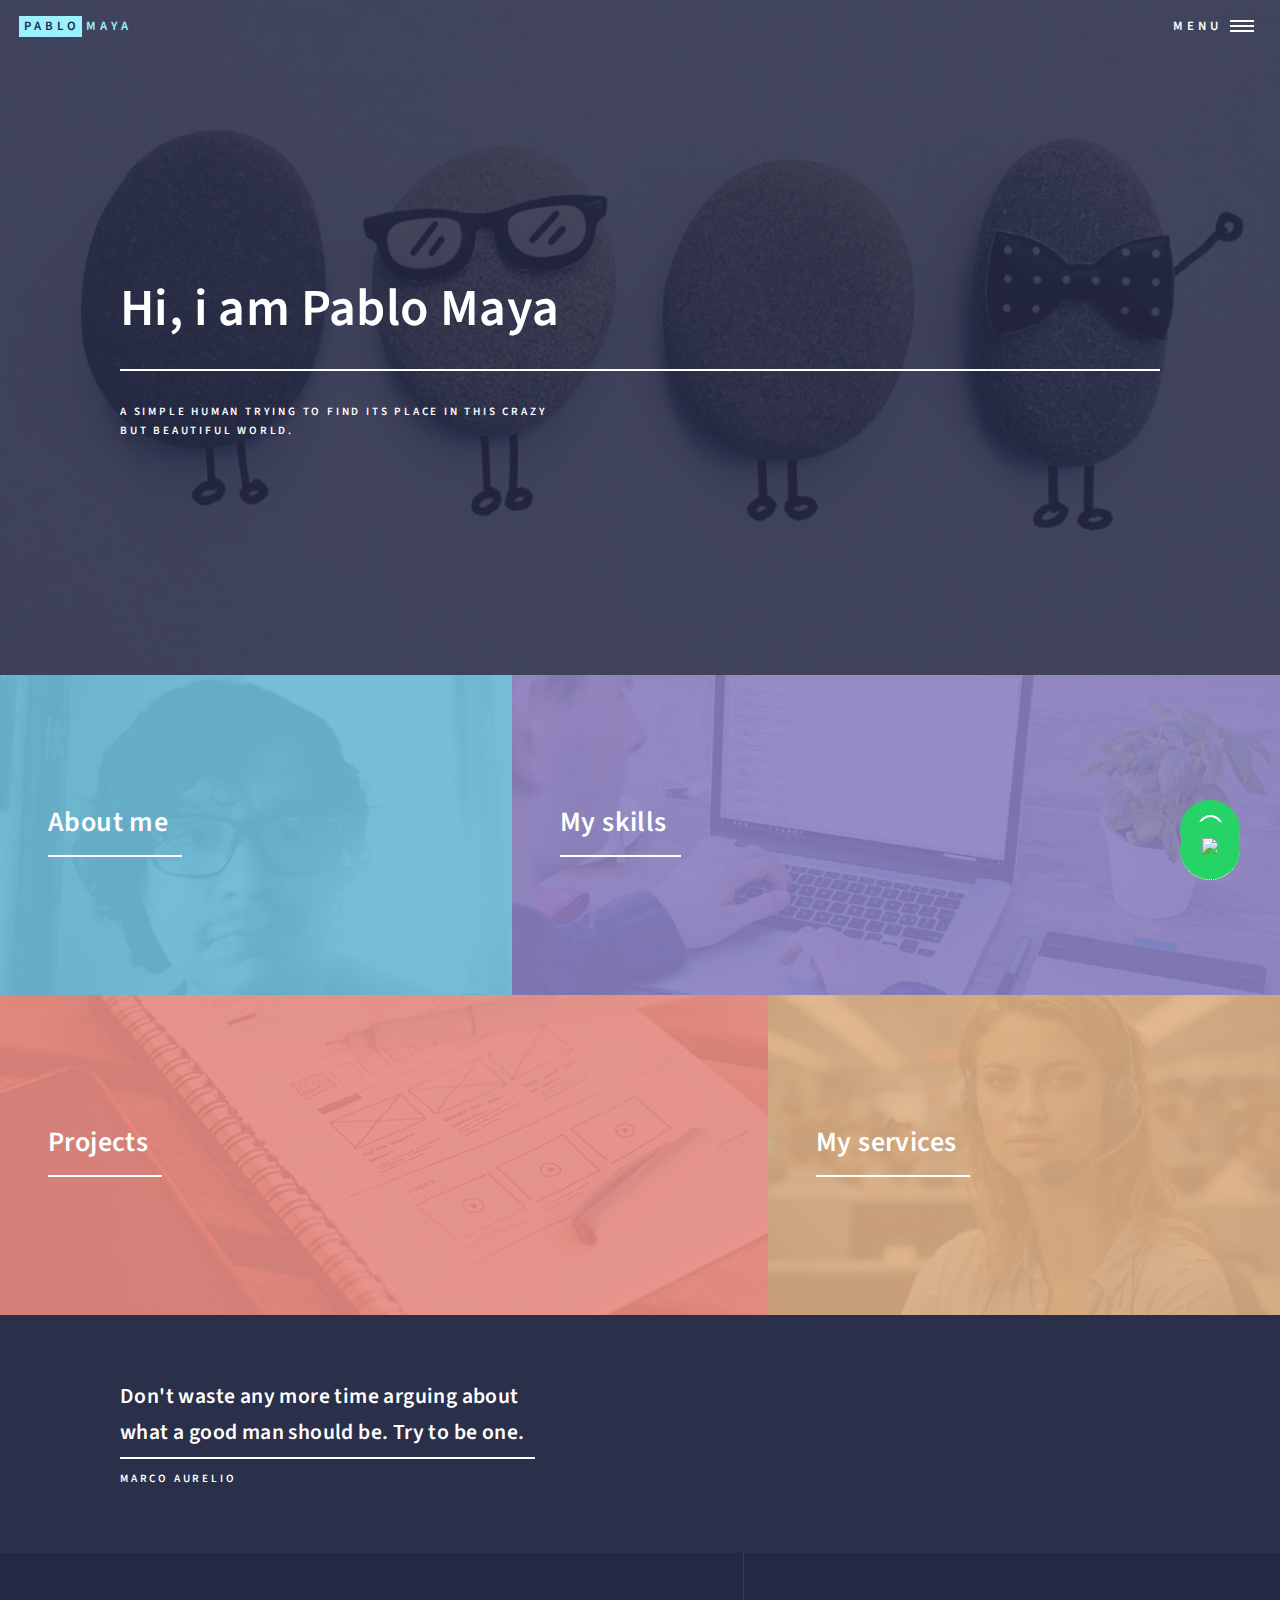
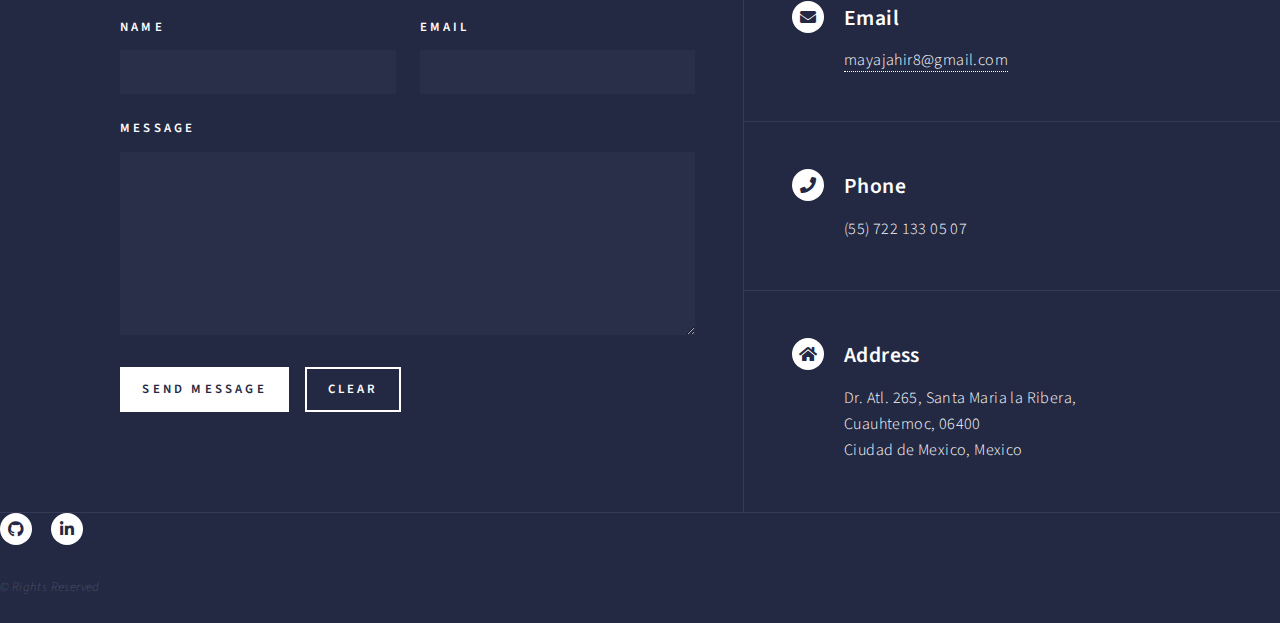
==== commit f60d4ed4: "Update index.html" ====
--- a/index.html
+++ b/index.html
@@ -151,7 +151,7 @@
 					</section>
 
 					<a href="https://wa.me/5217221330507?text=Me%20gustaría%20saber%20el%20precio%20de%20sus%20servicios%20de%20desarrollo" class="whatsapp" target="_blank"> <i class="fa fa-whatsapp whatsapp-icon"></i></a>
-
+					<a href="/spanish/index.html" class="language" target="_blank"> <i class="flag"><img src="images/spanish.png"</i></a>	
 				<!-- Footer -->
 					<footer id="footer">
 						<div class="inner">
@@ -175,25 +175,6 @@
 			<script src="assets/js/breakpoints.min.js"></script>
 			<script src="assets/js/util.js"></script>
 			<script src="assets/js/main.js"></script>
-			<script src=" https://smtpjs.com/v3/smtp.js"></script>
-			<script>
-
-				$("#contact_form").on("submit", function( event ) {
-					Email.send({
-						Host : "smtp.elasticemail.com",
-						Username : "mayajahir8@gmail.com",
-						Password : "36C8290381BD457613B309938105019353A9",
-						To : 'mayajahir8@gmail.com',
-						From : $("#email").val(),
-						Subject : "Request from personal website - " + $("#name").val(),
-						Body : $("#message").val()
-					}).then(
-						message => alert(message)
-					);
-
-					event.preventDefault();
-				});
-			</script>
-
+			<script src="assets/js/form.js"></script>
 	</body>
 </html>
--- a/assets/css/custom.css
+++ b/assets/css/custom.css
@@ -15,3 +15,21 @@
 .whatsapp-icon {
     margin-top:13px;
 }
+
+.language {
+    position:fixed;
+    width:60px;
+    height:60px;
+    bottom:20px;
+    right:40px;
+    background-color:#25d366;
+    color:#FFF;
+    border-radius:50px;
+    text-align:center;
+    font-size:30px;
+    z-index:100;
+}
+
+.flag-icon {
+    margin-top:7px;
+}
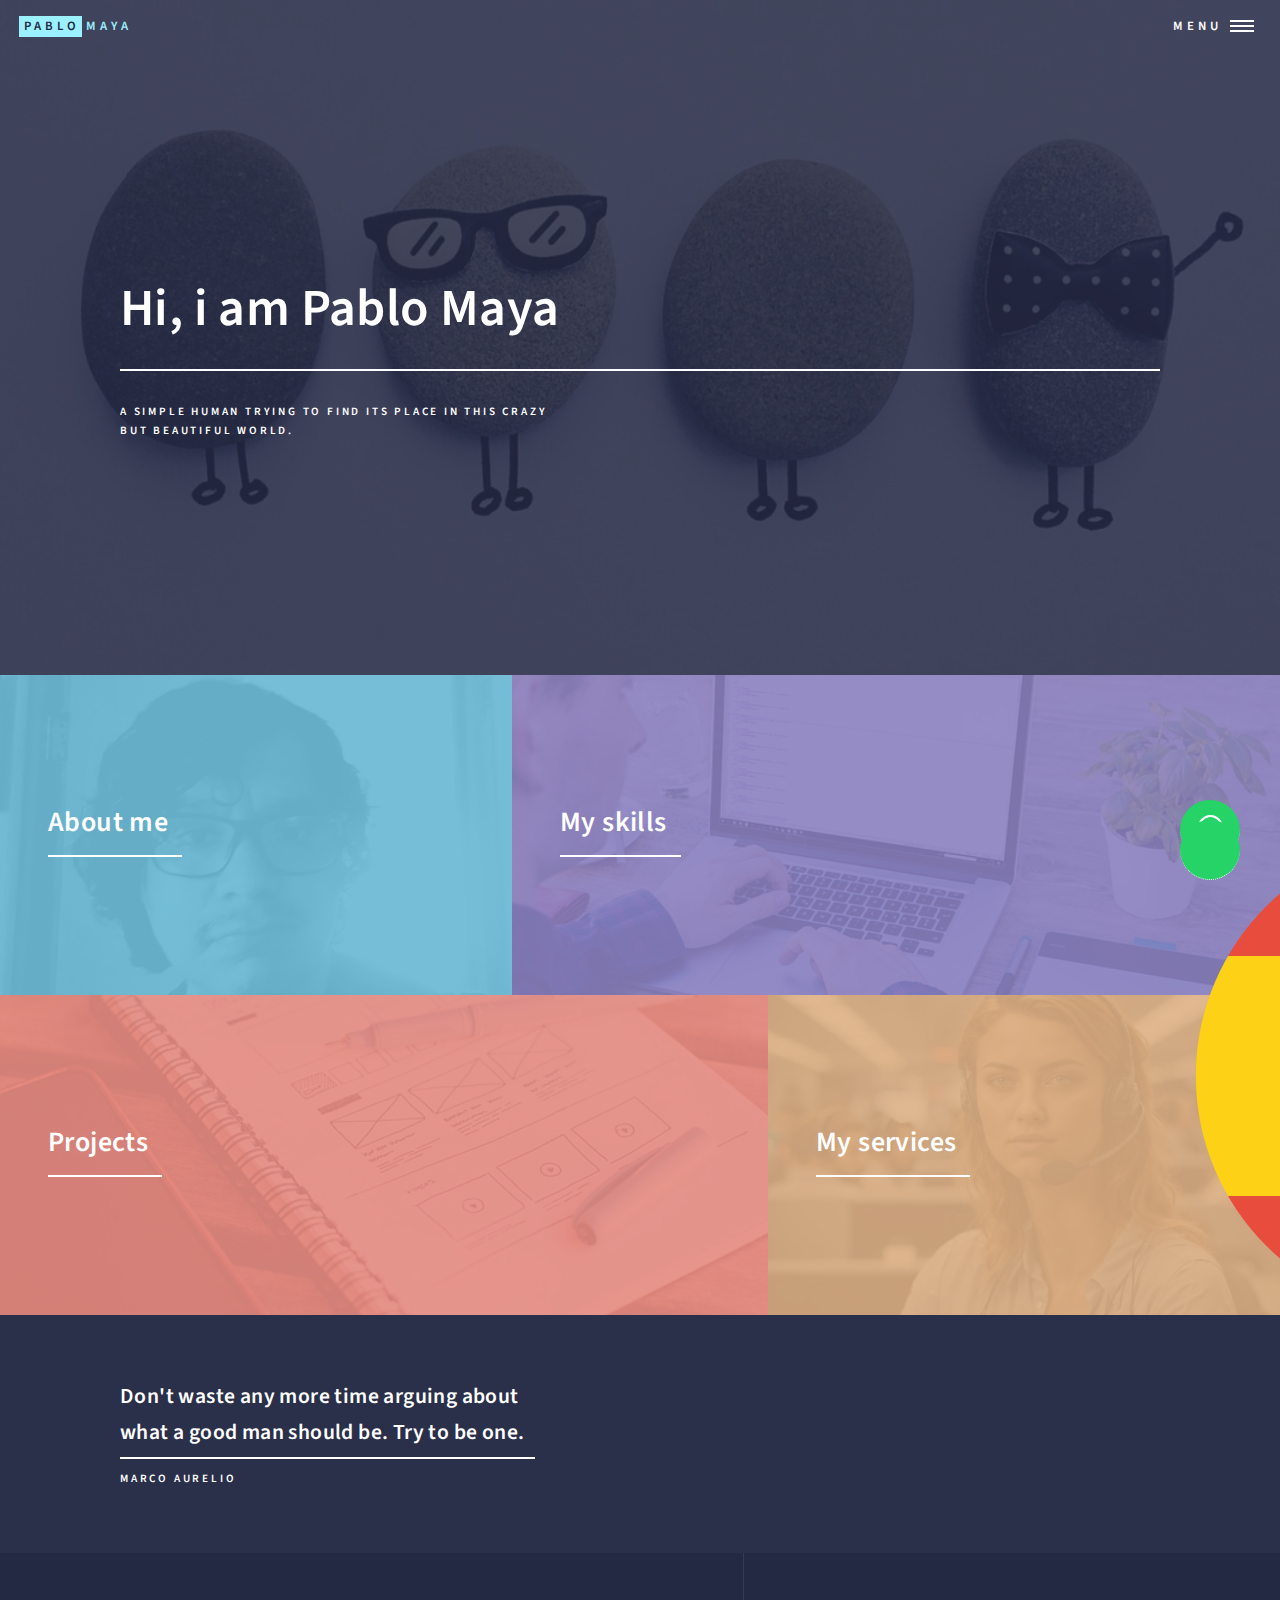
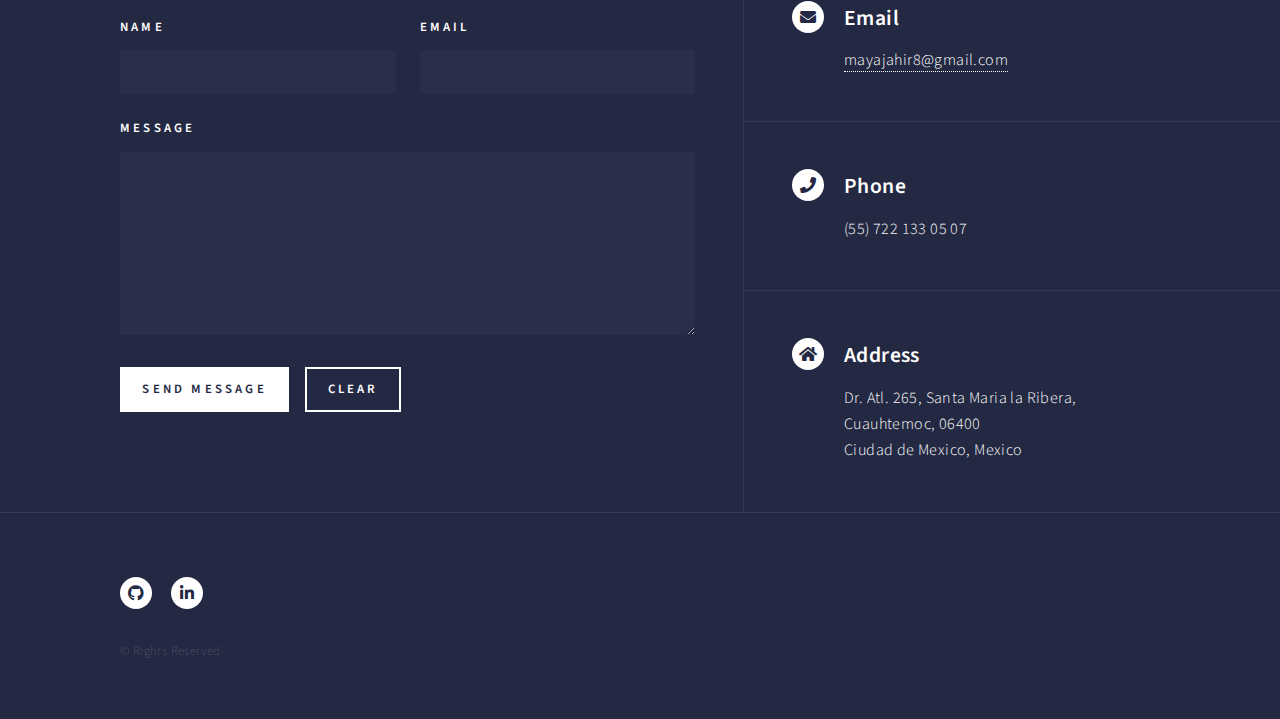
==== commit 83eabefe: "Update index.html" ====
--- a/index.html
+++ b/index.html
@@ -151,7 +151,7 @@
 					</section>
 
 					<a href="https://wa.me/5217221330507?text=Me%20gustaría%20saber%20el%20precio%20de%20sus%20servicios%20de%20desarrollo" class="whatsapp" target="_blank"> <i class="fa fa-whatsapp whatsapp-icon"></i></a>
-					<a href="/spanish/index.html" class="language" target="_blank"> <i class="flag"><img src="images/spanish.png"</i></a>	
+					<a href="/spanish/index.html" class="language" target="_blank"> <i class="flag-icon"><img src="images/spanish.png"/></i></a>	
 				<!-- Footer -->
 					<footer id="footer">
 						<div class="inner">
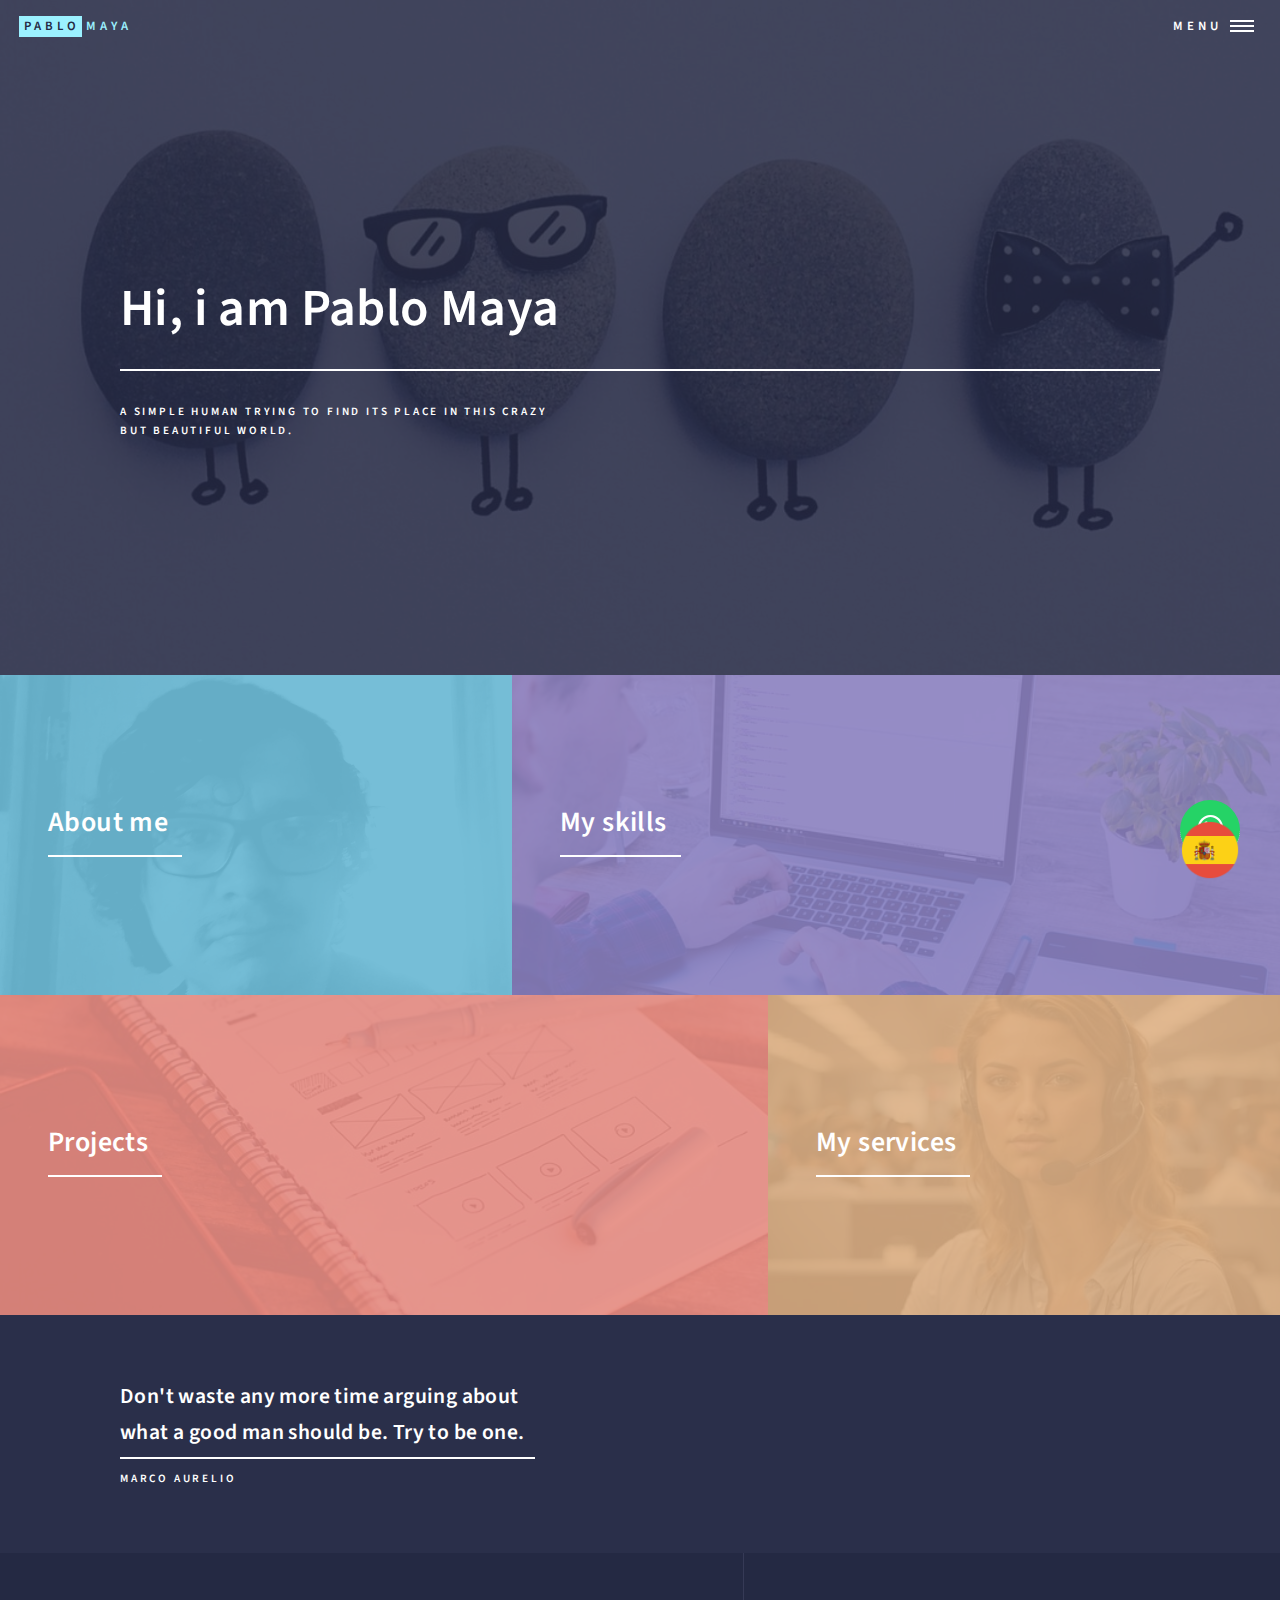
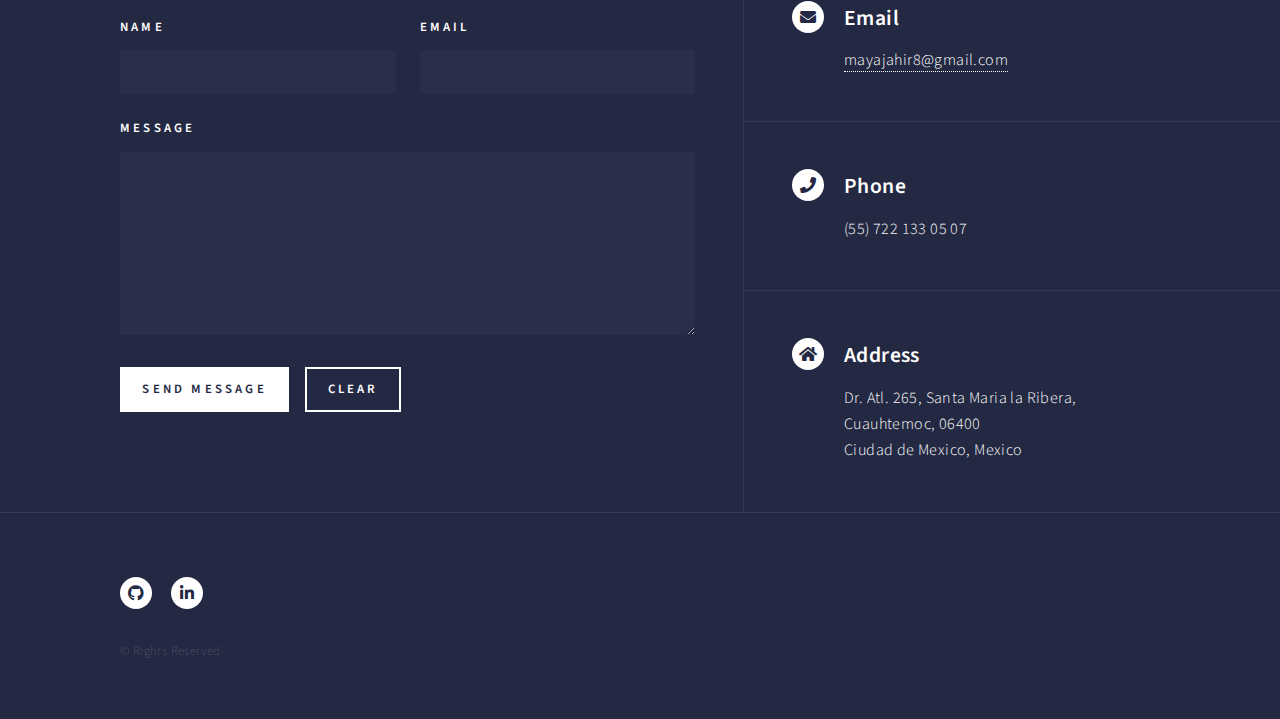
==== commit 0201651c: "Add files via upload" ====
--- a/index.html
+++ b/index.html
@@ -151,7 +151,7 @@
 					</section>
 
 					<a href="https://wa.me/5217221330507?text=Me%20gustaría%20saber%20el%20precio%20de%20sus%20servicios%20de%20desarrollo" class="whatsapp" target="_blank"> <i class="fa fa-whatsapp whatsapp-icon"></i></a>
-					<a href="/spanish/index.html" class="language" target="_blank"> <i class="flag-icon"><img src="images/spanish.png"/></i></a>	
+					<a href="spanish/index.html"><img src="images/spanish.png" class="language"/></a>	
 				<!-- Footer -->
 					<footer id="footer">
 						<div class="inner">
--- a/assets/css/custom.css
+++ b/assets/css/custom.css
@@ -22,14 +22,11 @@
     height:60px;
     bottom:20px;
     right:40px;
-    background-color:#25d366;
-    color:#FFF;
-    border-radius:50px;
     text-align:center;
     font-size:30px;
     z-index:100;
 }
 
 .flag-icon {
-    margin-top:7px;
+    margin-top: 25px;
 }
